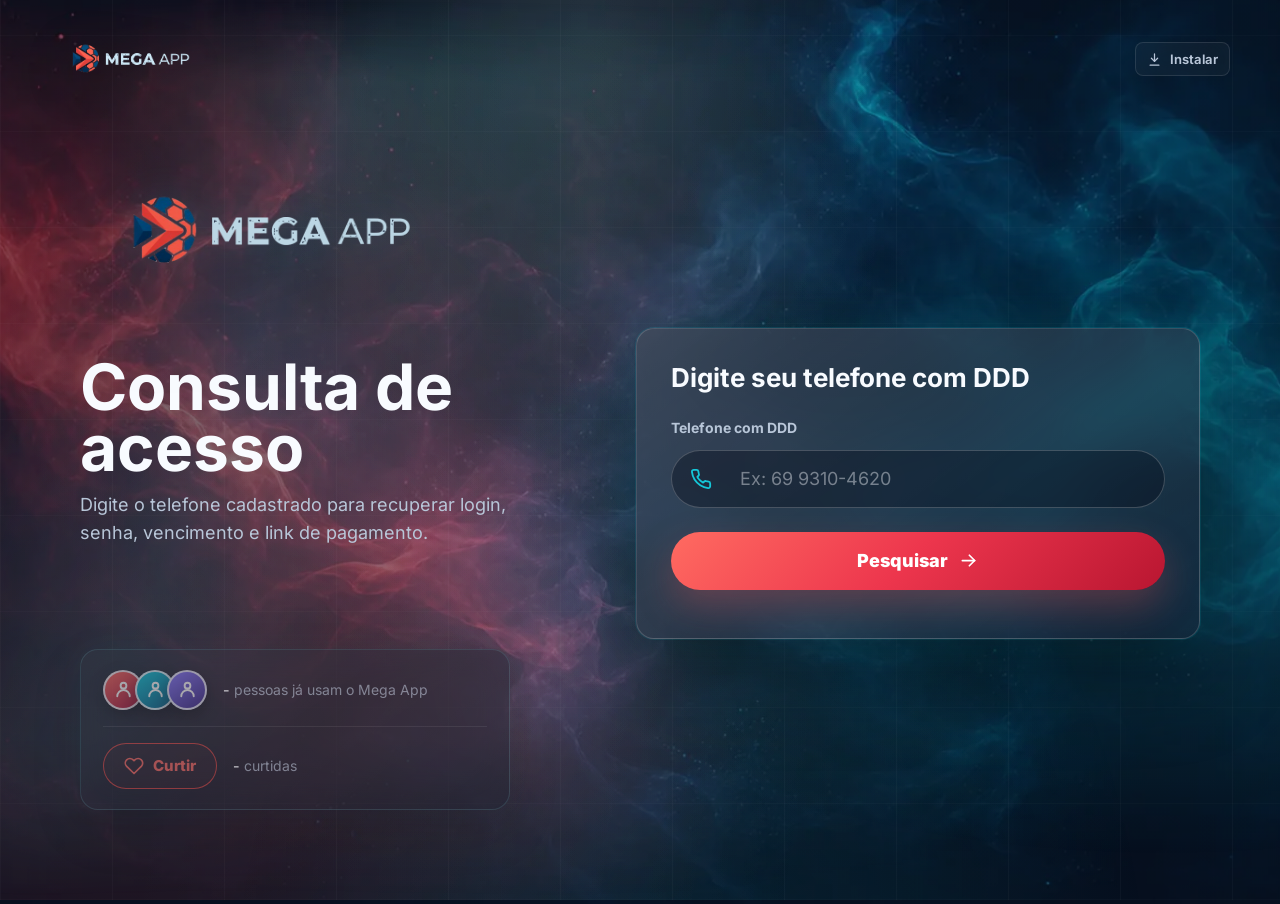
==== static/index.html @ adee2f6b "feat: publish Mega App with community metrics" ====
<!doctype html>
<html lang="pt-BR">
<head>
  <meta charset="utf-8">
  <meta name="viewport" content="width=device-width, initial-scale=1">
  <meta name="theme-color" content="#07101f">
  <title>Mega App - Consulta de acesso</title>
  <link rel="icon" href="/static/assets/favicon.ico" sizes="any">
  <link rel="icon" href="/static/assets/site-icon.svg" type="image/svg+xml">
  <link rel="apple-touch-icon" href="/static/assets/site-icon-192.png">
  <link rel="manifest" href="/manifest.webmanifest">
  <link rel="stylesheet" href="/static/styles.css?v=48">
</head>
<body>
  <div class="stage">
    <header class="app-header">
      <a class="brand" href="/" aria-label="Mega App">
        <img class="brand-lockup" src="/static/assets/mega-app-lockup-dark.png" alt="Mega App">
      </a>
      <button class="install-button" id="installButton" type="button">
        <svg aria-hidden="true" viewBox="0 0 24 24"><path d="M12 3v12"/><path d="m7 10 5 5 5-5"/><path d="M5 21h14"/></svg>
        Instalar
      </button>
    </header>

    <main class="page">
      <section class="hero-copy" aria-label="Mega App">
        <div class="brand-orbit" aria-hidden="true">
          <span></span>
          <span></span>
          <span></span>
        </div>
        <img class="hero-lockup" src="/static/assets/mega-app-lockup-dark.png" alt="Mega App">
        <h1>Consulta de acesso</h1>
        <p>Digite o telefone cadastrado para recuperar login, senha, vencimento e link de pagamento.</p>
      </section>

      <section class="glass-panel search-panel" aria-labelledby="loginTitle">
        <h2 id="loginTitle">Digite seu telefone com DDD</h2>
        <form id="clientForm" class="form">
          <label for="telefone">Telefone com DDD</label>
          <div class="field">
            <svg aria-hidden="true" viewBox="0 0 24 24"><path d="M22 16.92v3a2 2 0 0 1-2.18 2 19.8 19.8 0 0 1-8.63-3.07 19.5 19.5 0 0 1-6-6A19.8 19.8 0 0 1 2.12 4.18 2 2 0 0 1 4.11 2h3a2 2 0 0 1 2 1.72c.12.9.32 1.77.59 2.61a2 2 0 0 1-.45 2.11L8 9.69a16 16 0 0 0 6.31 6.31l1.25-1.25a2 2 0 0 1 2.11-.45c.84.27 1.71.47 2.61.59A2 2 0 0 1 22 16.92Z"/></svg>
            <input id="telefone" name="telefone" inputmode="tel" autocomplete="tel" placeholder="Ex: 69 9310-4620" required>
          </div>

          <button class="primary-button" id="submitButton" type="submit">
            <span class="button-label">Pesquisar</span>
            <svg class="button-arrow" aria-hidden="true" viewBox="0 0 24 24"><path d="M5 12h14"/><path d="m13 6 6 6-6 6"/></svg>
          </button>
          <p class="message" id="message" role="status"></p>
          <a class="search-support-button" id="searchSupportLink" href="#" target="_blank" rel="noopener noreferrer" hidden>
            Falar com o suporte
          </a>
        </form>
      </section>

      <section class="community-panel" aria-label="Comunidade Mega App">
        <div class="community-people">
          <div class="community-avatars" aria-hidden="true">
            <span><svg viewBox="0 0 24 24"><circle cx="12" cy="8" r="3"/><path d="M5.5 19a6.5 6.5 0 0 1 13 0"/></svg></span>
            <span><svg viewBox="0 0 24 24"><circle cx="12" cy="8" r="3"/><path d="M5.5 19a6.5 6.5 0 0 1 13 0"/></svg></span>
            <span><svg viewBox="0 0 24 24"><circle cx="12" cy="8" r="3"/><path d="M5.5 19a6.5 6.5 0 0 1 13 0"/></svg></span>
          </div>
          <p><strong id="communityUsers">-</strong> <span id="communityUsersLabel">pessoas já usam o Mega App</span></p>
        </div>
        <div class="community-actions">
          <button class="like-button" id="likeButton" type="button" aria-pressed="false">
            <svg aria-hidden="true" viewBox="0 0 24 24"><path d="M20.8 4.6a5.5 5.5 0 0 0-7.8 0L12 5.6l-1-1a5.5 5.5 0 0 0-7.8 7.8l1 1L12 21l7.8-7.6 1-1a5.5 5.5 0 0 0 0-7.8Z"/></svg>
            <span>Curtir</span>
          </button>
          <p><strong id="communityLikes">-</strong> <span id="communityLikesLabel">curtidas</span></p>
        </div>
        <p class="community-status sr-only" id="communityStatus" role="status" aria-live="polite"></p>
      </section>

      <section class="glass-panel result-panel" id="resultPanel" aria-labelledby="resultTitle" hidden>
        <div class="result-head">
          <h2 id="resultTitle">Seu acesso</h2>
          <span class="status-pill" id="dueStatus">-</span>
        </div>
        <p class="sr-only" id="copyStatus" role="status" aria-live="polite"></p>

        <dl class="result-list result-list-primary">
          <div class="result-row result-row-important">
            <dt>
              <svg aria-hidden="true" viewBox="0 0 24 24"><path d="M8 2v4"/><path d="M16 2v4"/><rect x="3" y="4" width="18" height="18" rx="2"/><path d="M3 10h18"/></svg>
              <span>Vencimento</span>
            </dt>
            <dd><span id="dueDate">-</span></dd>
          </div>
          <div class="result-row result-row-feature">
            <dt>
              <svg aria-hidden="true" viewBox="0 0 24 24"><path d="M20 21v-2a4 4 0 0 0-4-4H8a4 4 0 0 0-4 4v2"/><circle cx="12" cy="7" r="4"/></svg>
              <span>Login</span>
            </dt>
            <dd>
              <span id="clientLogin">-</span>
              <button class="copy-button" type="button" data-copy-target="clientLogin" data-copy-label="Login" data-copy-feedback="Login copiado" aria-label="Copiar login">
                <svg aria-hidden="true" viewBox="0 0 24 24"><rect x="9" y="9" width="10" height="10" rx="2"/><path d="M5 15H4a2 2 0 0 1-2-2V5a2 2 0 0 1 2-2h8a2 2 0 0 1 2 2v1"/></svg>
              </button>
            </dd>
          </div>
          <div class="result-row result-row-feature">
            <dt>
              <svg aria-hidden="true" viewBox="0 0 24 24"><rect x="3" y="11" width="18" height="10" rx="2"/><path d="M7 11V7a5 5 0 0 1 10 0v4"/></svg>
              <span>Senha</span>
            </dt>
            <dd>
              <span class="password-value" id="clientPassword" aria-label="Senha oculta">••••••••</span>
              <button class="copy-button visibility-button" id="togglePassword" type="button" aria-label="Mostrar senha" aria-pressed="false">
                <svg class="eye-icon" aria-hidden="true" viewBox="0 0 24 24"><path d="M2 12s3.5-7 10-7 10 7 10 7-3.5 7-10 7-10-7-10-7Z"/><circle cx="12" cy="12" r="3"/></svg>
                <svg class="eye-off-icon" aria-hidden="true" viewBox="0 0 24 24"><path d="m3 3 18 18"/><path d="M10.6 10.6A3 3 0 0 0 12 15a3 3 0 0 0 2.4-4.8"/><path d="M9.9 4.24A10.7 10.7 0 0 1 12 4c6.5 0 10 8 10 8a18.5 18.5 0 0 1-4 5.19"/><path d="M6.61 6.61A18.4 18.4 0 0 0 2 12s3.5 8 10 8c1.32 0 2.55-.31 3.67-.81"/></svg>
              </button>
              <button class="copy-button" type="button" data-copy-secret="password" data-copy-label="Senha" data-copy-feedback="Senha copiada" aria-label="Copiar senha">
                <svg aria-hidden="true" viewBox="0 0 24 24"><rect x="9" y="9" width="10" height="10" rx="2"/><path d="M5 15H4a2 2 0 0 1-2-2V5a2 2 0 0 1 2-2h8a2 2 0 0 1 2 2v1"/></svg>
              </button>
            </dd>
          </div>
        </dl>

        <div class="payment-row">
          <span class="payment-label">
            <svg aria-hidden="true" viewBox="0 0 24 24"><rect x="2" y="5" width="20" height="14" rx="2"/><path d="M2 10h20"/></svg>
            Pagamento
          </span>
          <div class="payment-actions">
            <a class="payment-button" id="paymentLink" href="#" target="_blank" rel="noopener noreferrer">
              Abrir pagamento
              <svg aria-hidden="true" viewBox="0 0 24 24"><path d="M7 17 17 7"/><path d="M9 7h8v8"/><path d="M19 17v2H5V5h2"/></svg>
            </a>
            <button class="copy-payment-button" id="copyPaymentLink" type="button" data-default-label="Copiar Pix">
              <span>Copiar Pix</span>
              <svg aria-hidden="true" viewBox="0 0 24 24"><rect x="9" y="9" width="10" height="10" rx="2"/><path d="M5 15H4a2 2 0 0 1-2-2V5a2 2 0 0 1 2-2h8a2 2 0 0 1 2 2v1"/></svg>
            </button>
          </div>
          <span class="no-link" id="noLink" hidden>Link não encontrado</span>
        </div>

        <div class="reminder-section">
          <fieldset class="reminder-preferences">
            <legend>Quando você quer ser lembrado?</legend>
            <div class="reminder-options">
              <label class="reminder-option"><input type="checkbox" name="reminderDay" value="3" checked><span>3 dias antes</span></label>
              <label class="reminder-option"><input type="checkbox" name="reminderDay" value="2" checked><span>2 dias antes</span></label>
              <label class="reminder-option"><input type="checkbox" name="reminderDay" value="1" checked><span>1 dia antes</span></label>
              <label class="reminder-option"><input type="checkbox" name="reminderDay" value="0" checked><span>No dia</span></label>
            </div>
          </fieldset>
          <button class="reminder-button" id="reminderButton" type="button">
            <svg aria-hidden="true" viewBox="0 0 24 24"><path d="M18 8a6 6 0 1 0-12 0c0 7-3 7-3 9h18c0-2-3-2-3-9"/><path d="M13.73 21a2 2 0 0 1-3.46 0"/></svg>
            Ativar lembretes
          </button>
        </div>

        <dl class="result-list result-list-secondary" aria-label="Informações do plano">
          <div class="result-row">
            <dt>
              <svg aria-hidden="true" viewBox="0 0 24 24"><rect x="3" y="4" width="18" height="13" rx="2"/><path d="M8 21h8"/><path d="M12 17v4"/></svg>
              <span>Telas</span>
            </dt>
            <dd><span id="screens">-</span></dd>
          </div>
          <div class="result-row">
            <dt>
              <svg aria-hidden="true" viewBox="0 0 24 24"><path d="M20 12v8a2 2 0 0 1-2 2H6a2 2 0 0 1-2-2v-8"/><path d="M2 7h20v5H2z"/><path d="M12 22V7"/><path d="M12 7H7.5a2.5 2.5 0 1 1 0-5C11 2 12 7 12 7Z"/><path d="M12 7h4.5a2.5 2.5 0 1 0 0-5C13 2 12 7 12 7Z"/></svg>
              <span>Plano</span>
            </dt>
            <dd id="plan">-</dd>
          </div>
        </dl>

        <div class="app-preference">
          <div class="app-preference-head">
            <div>
              <span class="app-preference-kicker">Aplicativos por tela</span>
              <h3>Qual app você usa?</h3>
            </div>
            <span class="screens-summary" id="screensSummary"></span>
          </div>
          <div class="app-slots" id="appSlots"></div>
          <p class="app-tip" id="appTip">Você pode escolher um aplicativo diferente para cada tela.</p>
        </div>

        <a class="support-button" id="supportLink" href="#" target="_blank" rel="noopener noreferrer" hidden>
          <svg aria-hidden="true" viewBox="0 0 24 24"><path d="M21 11.5a8.38 8.38 0 0 1-1.9 5.35 8.5 8.5 0 0 1-6.6 3.15 8.38 8.38 0 0 1-4.15-1.09L3 20l1.13-5.18A8.5 8.5 0 1 1 21 11.5Z"/><path d="M8.5 9.5c.3 2.2 1.8 4 4 5l1.5-1.1 2.1.5"/></svg>
          <span>Falar com suporte</span>
        </a>

      </section>
    </main>
  </div>

  <dialog class="install-dialog" id="installDialog">
    <form method="dialog">
      <div class="dialog-head">
        <h2>Instalar Mega App</h2>
        <button class="dialog-close" value="close" aria-label="Fechar">
          <svg aria-hidden="true" viewBox="0 0 24 24"><path d="M18 6 6 18"/><path d="m6 6 12 12"/></svg>
        </button>
      </div>
      <div class="install-steps" id="installSteps"></div>
      <button class="primary-button dialog-action" value="close">Entendi</button>
    </form>
  </dialog>

  <script src="/static/app.js?v=48"></script>
</body>
</html>
---- static/styles.css ----
@font-face {
  font-family: "Inter";
  font-style: normal;
  font-weight: 100 900;
  font-display: swap;
  src: url("/static/assets/inter-latin-variable.woff2") format("woff2");
}

:root {
  color-scheme: dark;
  --bg: #07101f;
  --ink: #f8fbff;
  --muted: #b8c6d8;
  --line: rgba(255, 255, 255, 0.16);
  --glass: rgba(10, 22, 42, 0.58);
  --glass-strong: rgba(9, 19, 36, 0.74);
  --teal: #15c7d8;
  --red: #ff544f;
  --warning: #ffc247;
  --danger: #ff615a;
  --success: #3cf09b;
  --shadow: 0 32px 90px rgba(0, 0, 0, 0.42);
}

* { box-sizing: border-box; }

[hidden] { display: none !important; }

html { min-height: 100%; background: var(--bg); }

body {
  margin: 0;
  min-height: 100vh;
  color: var(--ink);
  font-family: Inter, ui-sans-serif, system-ui, -apple-system, BlinkMacSystemFont, "Segoe UI", sans-serif;
  overflow-x: hidden;
}

body::before,
body::after {
  content: "";
  position: fixed;
  pointer-events: none;
}

body::before {
  inset: -4vh -4vw;
  background:
    linear-gradient(90deg, rgba(7, 16, 31, 0.38), rgba(7, 16, 31, 0.12) 48%, rgba(7, 16, 31, 0.42)),
    linear-gradient(180deg, rgba(7, 16, 31, 0.08), rgba(7, 16, 31, 0.55)),
    url("/static/assets/mega-nebula-bg.webp"),
    radial-gradient(ellipse at 8% 22%, rgba(255, 84, 79, 0.26), transparent 34%),
    radial-gradient(ellipse at 90% 20%, rgba(21, 199, 216, 0.3), transparent 38%),
    linear-gradient(180deg, rgba(6, 14, 30, 0), #061120 78%),
    linear-gradient(118deg, #07101f, #102235 45%, #061625 74%, #07101f);
  background-size: cover, cover, cover, cover, cover, cover, cover;
  background-position: center;
  z-index: -3;
  transform: scale(1.01);
}

body::after {
  inset: 0;
  background:
    linear-gradient(112deg, transparent 8%, rgba(21, 199, 216, 0.18) 24%, rgba(142, 247, 255, 0.06) 39%, transparent 58%),
    linear-gradient(70deg, transparent 12%, rgba(255, 84, 79, 0.18) 36%, rgba(255, 194, 71, 0.04) 49%, transparent 72%);
  opacity: 0.82;
  mask-image: linear-gradient(to bottom, transparent, black 9%, black 82%, transparent);
  z-index: -2;
}

@media (min-width: 861px) and (prefers-reduced-motion: no-preference) {
  body::before {
    animation: nebulaDrift 52s ease-in-out infinite;
    will-change: transform, background-position;
  }

  body::after {
    animation: nebulaPulse 38s ease-in-out infinite;
    will-change: opacity;
  }
}

.stage {
  min-height: 100vh;
  position: relative;
  padding: 28px;
  display: grid;
  grid-template-rows: auto 1fr;
}

.stage::before {
  content: "";
  position: fixed;
  inset: 0;
  background:
    radial-gradient(ellipse at 46% 4%, rgba(185, 244, 255, 0.13), transparent 35%),
    radial-gradient(ellipse at 54% 118%, rgba(21, 199, 216, 0.1), transparent 48%),
    repeating-linear-gradient(90deg, rgba(255, 255, 255, 0.026) 0 1px, transparent 1px 112px),
    repeating-linear-gradient(0deg, rgba(255, 255, 255, 0.018) 0 1px, transparent 1px 96px);
  pointer-events: none;
  z-index: -1;
}

.stage::after {
  content: "";
  position: fixed;
  inset: 0;
  pointer-events: none;
  z-index: -1;
  background:
    radial-gradient(ellipse at 12% 82%, rgba(255, 84, 79, 0.2), transparent 38%),
    radial-gradient(ellipse at 91% 60%, rgba(21, 199, 216, 0.24), transparent 42%),
    linear-gradient(98deg, transparent 18%, rgba(255, 255, 255, 0.045) 44%, transparent 68%);
  opacity: 0.78;
  transform: translate3d(0, 0, 0);
}

.app-header {
  width: min(100%, 1180px);
  min-height: 58px;
  margin: 0 auto;
  display: flex;
  align-items: center;
  justify-content: space-between;
  gap: 18px;
}

.brand {
  display: inline-flex;
  align-items: center;
  text-decoration: none;
}

.brand-lockup {
  width: 156px;
  height: auto;
  object-fit: contain;
  filter: drop-shadow(0 10px 24px rgba(0, 0, 0, 0.36));
}

.install-button,
.primary-button,
.payment-button,
.copy-payment-button,
.support-button,
.copy-button { font: inherit; }

.install-button {
  min-height: 34px;
  padding: 0 11px;
  border: 1px solid rgba(255, 255, 255, 0.11);
  border-radius: 8px;
  background: rgba(255, 255, 255, 0.035);
  color: var(--muted);
  display: inline-flex;
  align-items: center;
  gap: 8px;
  cursor: pointer;
  font-size: 13px;
  font-weight: 650;
  backdrop-filter: blur(18px);
  transition: transform 0.2s ease, border-color 0.2s ease, background 0.2s ease, box-shadow 0.2s ease;
}

.install-button svg { width: 15px; height: 15px; }

.install-button:hover {
  transform: translateY(-1px);
  border-color: rgba(142, 247, 255, 0.34);
  background: rgba(255, 255, 255, 0.075);
  color: var(--ink);
  box-shadow: 0 12px 26px rgba(0, 0, 0, 0.18);
}

.install-button[hidden] {
  display: none;
}

.page {
  width: min(100%, 1120px);
  min-height: calc(100vh - 114px);
  margin: 0 auto;
  display: grid;
  grid-template-columns: minmax(300px, 0.92fr) minmax(360px, 1.08fr);
  gap: clamp(36px, 6vw, 76px);
  align-items: center;
  grid-template-areas:
    "hero search"
    "community search";
  grid-template-rows: auto auto;
}

.hero-copy {
  grid-area: hero;
  position: relative;
  padding-top: 0;
  align-self: end;
}

.search-panel { grid-area: search; }

.community-panel {
  grid-area: community;
  width: min(100%, 430px);
  margin-top: 26px;
  padding: 20px 22px;
  border: 1px solid rgba(142, 247, 255, 0.2);
  border-radius: 18px;
  background: linear-gradient(145deg, rgba(255, 255, 255, 0.1), rgba(255, 255, 255, 0.025)), rgba(8, 18, 35, 0.5);
  box-shadow: 0 20px 52px rgba(0, 0, 0, 0.24), 0 0 32px rgba(21, 199, 216, 0.08);
  backdrop-filter: blur(18px);
  align-self: start;
}

.community-people,
.community-actions {
  display: flex;
  align-items: center;
  gap: 16px;
}

.community-people {
  padding-bottom: 16px;
  border-bottom: 1px solid rgba(255, 255, 255, 0.12);
}

.community-actions { padding-top: 16px; }

.community-people p,
.community-actions p {
  margin: 0;
  color: var(--muted);
  font-size: 14px;
  line-height: 1.4;
}

.community-people strong,
.community-actions strong { color: var(--ink); }

.community-avatars {
  display: flex;
  flex: 0 0 auto;
  padding-left: 8px;
}

.community-avatars span {
  width: 40px;
  height: 40px;
  margin-left: -8px;
  border: 2px solid rgba(248, 251, 255, 0.88);
  border-radius: 50%;
  display: grid;
  place-items: center;
  color: #ffffff;
  box-shadow: 0 6px 16px rgba(0, 0, 0, 0.3);
}

.community-avatars span:nth-child(1) { background: linear-gradient(145deg, #ff6b61, #a51d43); }
.community-avatars span:nth-child(2) { background: linear-gradient(145deg, #16cadb, #12648c); }
.community-avatars span:nth-child(3) { background: linear-gradient(145deg, #8b7dff, #43328d); }
.community-avatars svg { width: 23px; height: 23px; }

.like-button {
  min-height: 46px;
  padding: 0 20px;
  border: 1px solid rgba(255, 84, 79, 0.82);
  border-radius: 999px;
  background: rgba(255, 84, 79, 0.05);
  color: #ff716c;
  font: inherit;
  font-size: 15px;
  font-weight: 800;
  display: inline-flex;
  align-items: center;
  justify-content: center;
  gap: 9px;
  cursor: pointer;
  transition: transform 0.2s ease, background 0.2s ease, box-shadow 0.2s ease, color 0.2s ease;
}

.like-button svg { width: 20px; height: 20px; }
.like-button:hover { transform: translateY(-1px); background: rgba(255, 84, 79, 0.12); }
.like-button.active { color: #ffffff; background: linear-gradient(135deg, #ff655e, #dc1f43); box-shadow: 0 12px 28px rgba(255, 84, 79, 0.24); }
.like-button.active svg { fill: currentColor; }
.like-button:focus-visible { outline: 0; box-shadow: 0 0 0 4px rgba(21, 199, 216, 0.22); }
.like-button:disabled { opacity: 0.65; cursor: wait; transform: none; }
.community-unavailable { opacity: 0.58; }

.brand-orbit {
  display: none;
}

.hero-lockup {
  width: min(100%, 370px);
  height: auto;
  object-fit: contain;
  filter: brightness(0.92) saturate(1.08) drop-shadow(0 24px 50px rgba(0, 0, 0, 0.5)) drop-shadow(0 0 18px rgba(21, 199, 216, 0.16));
  animation: logoHover 5.5s ease-in-out infinite;
}

.hero-copy h1 {
  margin: 48px 0 12px;
  font-size: clamp(38px, 5vw, 66px);
  line-height: 0.95;
  letter-spacing: 0;
}

.hero-copy p {
  max-width: 430px;
  margin: 0;
  color: var(--muted);
  font-size: 18px;
  line-height: 1.55;
}

.glass-panel {
  border: 1px solid var(--line);
  border-radius: 18px;
  background: linear-gradient(145deg, rgba(255, 255, 255, 0.16), rgba(255, 255, 255, 0.035)), var(--glass);
  box-shadow: var(--shadow), 0 0 0 1px rgba(21, 199, 216, 0.16), 0 0 48px rgba(21, 199, 216, 0.12);
  backdrop-filter: blur(22px);
}

.sr-only {
  position: absolute;
  width: 1px;
  height: 1px;
  padding: 0;
  margin: -1px;
  overflow: hidden;
  clip: rect(0, 0, 0, 0);
  white-space: nowrap;
  border: 0;
}

.search-panel { padding: 34px; }

.search-panel h2,
.result-head h2 {
  margin: 0;
  font-size: 26px;
  line-height: 1.15;
}

.form {
  display: grid;
  gap: 14px;
  margin-top: 26px;
}

label {
  color: var(--muted);
  font-size: 14px;
  font-weight: 700;
}

.field {
  min-height: 58px;
  border: 1px solid rgba(255, 255, 255, 0.2);
  border-radius: 999px;
  display: grid;
  grid-template-columns: 48px 1fr;
  align-items: center;
  padding: 0 18px;
  background: rgba(4, 11, 24, 0.36);
}

.field:focus-within {
  border-color: rgba(21, 199, 216, 0.75);
  box-shadow: 0 0 0 4px rgba(21, 199, 216, 0.12), 0 0 34px rgba(21, 199, 216, 0.18);
}

svg {
  fill: none;
  stroke: currentColor;
  stroke-width: 2;
  stroke-linecap: round;
  stroke-linejoin: round;
}

.field svg {
  width: 22px;
  height: 22px;
  color: var(--teal);
}

input {
  min-width: 0;
  width: 100%;
  border: 0;
  outline: 0;
  background: transparent;
  color: var(--ink);
  font: inherit;
  font-size: 18px;
}

input::placeholder { color: rgba(248, 251, 255, 0.42); }

select {
  min-width: 0;
  width: 100%;
  min-height: 46px;
  border: 1px solid rgba(142, 247, 255, 0.2);
  border-radius: 12px;
  outline: 0;
  background: rgba(4, 11, 24, 0.5);
  color: var(--ink);
  font: inherit;
  font-size: 15px;
  font-weight: 750;
  padding: 0 13px;
}

select:focus {
  border-color: rgba(21, 199, 216, 0.65);
  box-shadow: 0 0 0 4px rgba(21, 199, 216, 0.1);
}

.primary-button,
.payment-button {
  border: 0;
  border-radius: 999px;
  min-height: 58px;
  padding: 0 24px;
  color: #ffffff;
  background: linear-gradient(135deg, #ff6b61, #ed364d 48%, #b91631);
  box-shadow: 0 16px 38px rgba(255, 84, 79, 0.28);
  font-size: 18px;
  font-weight: 850;
  display: inline-flex;
  align-items: center;
  justify-content: center;
  gap: 10px;
  cursor: pointer;
  text-decoration: none;
  position: relative;
  overflow: hidden;
  transition: transform 0.22s ease, box-shadow 0.22s ease, filter 0.22s ease;
}

.primary-button { margin-top: 10px; }

.primary-button svg,
.payment-button svg {
  width: 21px;
  height: 21px;
  flex: 0 0 auto;
  transition: transform 0.22s ease;
}

.button-arrow {
  transform: translateX(0);
}

.primary-button.loading {
  box-shadow: 0 18px 42px rgba(255, 84, 79, 0.34), 0 0 34px rgba(255, 107, 97, 0.22);
}

.primary-button.loading::before {
  content: "";
  width: 18px;
  height: 18px;
  border: 2px solid rgba(255, 255, 255, 0.36);
  border-top-color: #ffffff;
  border-radius: 999px;
  animation: spin 0.85s linear infinite;
}

.primary-button.loading .button-arrow {
  display: none;
}

.primary-button:hover,
.payment-button:hover {
  transform: translateY(-2px);
  filter: saturate(1.08) brightness(1.04);
}

.primary-button:hover {
  box-shadow: 0 20px 48px rgba(255, 84, 79, 0.36), 0 0 28px rgba(255, 107, 97, 0.22);
}

.payment-button:hover {
  box-shadow: 0 16px 32px rgba(255, 84, 79, 0.28);
}

.primary-button:hover .button-arrow,
.payment-button:hover svg {
  transform: translateX(5px);
}

.primary-button:active,
.payment-button:active,
.install-button:active,
.copy-payment-button:active,
.support-button:active,
.reminder-button:active {
  transform: translateY(0) scale(0.99);
}

.primary-button:focus-visible,
.payment-button:focus-visible,
.install-button:focus-visible,
.copy-payment-button:focus-visible,
.support-button:focus-visible,
.reminder-button:focus-visible,
.copy-button:focus-visible {
  outline: 0;
  box-shadow: 0 0 0 4px rgba(21, 199, 216, 0.22), 0 0 0 1px rgba(142, 247, 255, 0.5);
}

.primary-button:disabled {
  opacity: 0.76;
  cursor: progress;
  transform: none;
  filter: none;
}

.message {
  min-height: 0;
  margin: 0;
  font-size: 14px;
}

.message:not(:empty) {
  min-height: 44px;
  padding: 12px 14px;
  border: 1px solid currentColor;
  border-radius: 14px;
  display: flex;
  align-items: center;
  gap: 10px;
  line-height: 1.35;
  font-weight: 750;
}

.message:not(:empty)::before {
  content: "";
  flex: 0 0 auto;
  width: 9px;
  height: 9px;
  border-radius: 999px;
  background: currentColor;
  box-shadow: 0 0 18px currentColor;
}

.message.error {
  color: var(--danger);
  background: rgba(255, 97, 90, 0.1);
}

.message.success {
  color: var(--success);
  background: rgba(60, 240, 155, 0.1);
}

.message.warning {
  color: var(--warning);
  background: rgba(255, 194, 71, 0.1);
}

.search-support-button {
  min-height: 46px;
  padding: 0 18px;
  border: 1px solid rgba(21, 199, 216, 0.3);
  border-radius: 999px;
  background: rgba(21, 199, 216, 0.1);
  color: #9af5ff;
  text-decoration: none;
  font-size: 14px;
  font-weight: 850;
  display: inline-flex;
  align-items: center;
  justify-content: center;
}

.result-panel {
  grid-column: 2;
  padding: 30px;
  background:
    radial-gradient(ellipse at 92% 4%, rgba(21, 199, 216, 0.18), transparent 34%),
    linear-gradient(145deg, rgba(255, 255, 255, 0.15), rgba(255, 255, 255, 0.045)),
    var(--glass-strong);
  opacity: 0;
  transform: translateY(14px) scale(0.985);
  transition: opacity 0.34s ease, transform 0.34s ease, box-shadow 0.34s ease;
}

.result-panel[hidden] {
  display: none;
}

.result-panel.is-visible {
  opacity: 1;
  transform: translateY(0) scale(1);
  box-shadow: var(--shadow), 0 0 0 1px rgba(21, 199, 216, 0.2), 0 18px 70px rgba(21, 199, 216, 0.16);
}

.result-panel.is-visible .result-row,
.result-panel.is-visible .app-preference,
.result-panel.is-visible .payment-row,
.result-panel.is-visible .reminder-section,
.result-panel.is-visible .reminder-button {
  animation: resultItemIn 0.42s ease both;
}

.result-panel.is-visible .result-row:nth-child(2) { animation-delay: 0.04s; }
.result-panel.is-visible .result-row:nth-child(3) { animation-delay: 0.08s; }
.result-panel.is-visible .result-row:nth-child(4) { animation-delay: 0.12s; }
.result-panel.is-visible .result-row:nth-child(5) { animation-delay: 0.16s; }
.result-panel.is-visible .app-preference { animation-delay: 0.18s; }
.result-panel.is-visible .payment-row { animation-delay: 0.2s; }
.result-panel.is-visible .reminder-button { animation-delay: 0.24s; }

.result-head {
  display: flex;
  align-items: center;
  justify-content: space-between;
  gap: 16px;
  margin-bottom: 20px;
  padding-bottom: 18px;
  border-bottom: 1px solid rgba(255, 255, 255, 0.12);
}

.result-list {
  margin: 0;
  display: grid;
  gap: 10px;
}

.result-list-secondary {
  grid-template-columns: repeat(2, minmax(0, 1fr));
  margin-top: 12px;
}

.result-list-secondary .result-row {
  grid-template-columns: 1fr;
  gap: 6px;
  min-height: 58px;
}

.result-list-secondary dd {
  justify-content: flex-start;
  text-align: left;
  font-size: 16px;
}

.result-row {
  min-height: 66px;
  display: grid;
  grid-template-columns: minmax(112px, 0.72fr) minmax(0, 1.28fr);
  align-items: center;
  gap: 16px;
  padding: 13px 15px;
  border: 1px solid rgba(255, 255, 255, 0.105);
  border-radius: 14px;
  background: rgba(3, 12, 26, 0.22);
}

.result-row-feature {
  border-color: rgba(255, 255, 255, 0.16);
  background: linear-gradient(135deg, rgba(255, 255, 255, 0.105), rgba(255, 255, 255, 0.035));
}

.result-row-important {
  border-color: rgba(21, 199, 216, 0.28);
  background:
    linear-gradient(135deg, rgba(21, 199, 216, 0.12), rgba(255, 255, 255, 0.035)),
    rgba(3, 12, 26, 0.24);
  box-shadow: inset 0 0 0 1px rgba(142, 247, 255, 0.04), 0 12px 30px rgba(21, 199, 216, 0.07);
}

dt {
  color: var(--muted);
  font-size: 13px;
  font-weight: 750;
  display: inline-flex;
  align-items: center;
  gap: 9px;
}

dt svg {
  width: 17px;
  height: 17px;
  color: rgba(142, 247, 255, 0.82);
}

dd {
  min-width: 0;
  margin: 0;
  color: var(--ink);
  font-size: 18px;
  font-weight: 800;
  text-align: right;
  display: inline-flex;
  align-items: center;
  justify-content: flex-end;
  gap: 9px;
}

.result-row-feature dd {
  font-size: 21px;
  font-weight: 900;
}

#dueDate { color: #8ef7ff; }

.copy-button {
  flex: 0 0 auto;
  width: 36px;
  height: 36px;
  border: 1px solid rgba(255, 255, 255, 0.16);
  border-radius: 10px;
  background: rgba(255, 255, 255, 0.075);
  color: var(--muted);
  display: grid;
  place-items: center;
  cursor: pointer;
  transition: transform 0.18s ease, color 0.18s ease, border-color 0.18s ease, background 0.18s ease;
  position: relative;
}

.copy-button svg { width: 17px; height: 17px; }

.visibility-button .eye-off-icon { display: none; }

.visibility-button[aria-pressed="true"] .eye-icon { display: none; }

.visibility-button[aria-pressed="true"] .eye-off-icon { display: block; }

.copy-button:hover {
  color: #8ef7ff;
  border-color: rgba(21, 199, 216, 0.45);
  background: rgba(21, 199, 216, 0.1);
  transform: translateY(-1px);
}

.copy-button.copied {
  color: var(--success);
  border-color: rgba(60, 240, 155, 0.45);
  background: rgba(60, 240, 155, 0.12);
}

.copy-button[data-feedback]::after {
  content: attr(data-feedback);
  position: absolute;
  right: 0;
  bottom: calc(100% + 8px);
  z-index: 4;
  width: max-content;
  max-width: 160px;
  padding: 7px 9px;
  border: 1px solid rgba(60, 240, 155, 0.28);
  border-radius: 8px;
  background: #10283a;
  color: #dfffea;
  box-shadow: 0 10px 24px rgba(0, 0, 0, 0.28);
  font-size: 11px;
  font-weight: 800;
  line-height: 1;
  pointer-events: none;
}

.status-pill {
  display: inline-flex;
  align-items: center;
  min-height: 42px;
  padding: 0 16px;
  border-radius: 999px;
  border: 1px solid currentColor;
  color: var(--warning);
  background: rgba(255, 194, 71, 0.1);
  box-shadow: 0 0 28px rgba(255, 194, 71, 0.08);
  font-size: 14px;
  font-weight: 850;
  white-space: nowrap;
}

.status-pill::before {
  content: "";
  width: 8px;
  height: 8px;
  border-radius: 999px;
  margin-right: 8px;
  background: currentColor;
}

.status-pill.success {
  color: var(--success);
  background: rgba(60, 240, 155, 0.12);
  box-shadow: 0 0 30px rgba(60, 240, 155, 0.14);
}

.status-pill.danger {
  color: var(--danger);
  background: rgba(255, 97, 90, 0.12);
  box-shadow: 0 0 30px rgba(255, 97, 90, 0.14);
}

.status-pill.neutral {
  color: var(--muted);
  background: rgba(255, 255, 255, 0.07);
  box-shadow: none;
}

.payment-row {
  margin-top: 12px;
  padding: 16px;
  border: 1px solid rgba(255, 107, 97, 0.24);
  border-radius: 16px;
  background:
    linear-gradient(135deg, rgba(255, 84, 79, 0.15), rgba(21, 199, 216, 0.07)),
    rgba(3, 12, 26, 0.24);
  display: grid;
  grid-template-columns: minmax(150px, 1fr) auto;
  align-items: center;
  gap: 14px;
}

.app-preference {
  margin-top: 16px;
  padding: 15px;
  border: 1px solid rgba(142, 247, 255, 0.14);
  border-radius: 16px;
  background: rgba(3, 12, 26, 0.22);
  display: grid;
  gap: 10px;
}

.reminder-section {
  margin-top: 12px;
  padding: 14px;
  border: 1px solid rgba(142, 247, 255, 0.14);
  border-radius: 16px;
  background: rgba(3, 12, 26, 0.18);
}

.app-preference-head,
.app-slot-head {
  display: flex;
  align-items: center;
  justify-content: space-between;
  gap: 14px;
}

.app-preference-kicker {
  display: block;
  margin-bottom: 3px;
  color: #8ef7ff;
  font-size: 11px;
  font-weight: 850;
  letter-spacing: 0.08em;
  text-transform: uppercase;
}

.app-preference h3 {
  margin: 0;
  font-size: 18px;
}

.screens-summary {
  flex: 0 0 auto;
  padding: 6px 10px;
  border: 1px solid rgba(142, 247, 255, 0.2);
  border-radius: 999px;
  color: #dffbff;
  background: rgba(21, 199, 216, 0.08);
  font-size: 12px;
  font-weight: 800;
}

.app-slots {
  display: grid;
  gap: 10px;
}

.app-slot {
  padding: 12px;
  border: 1px solid rgba(255, 255, 255, 0.1);
  border-radius: 14px;
  background: rgba(255, 255, 255, 0.025);
  display: grid;
  gap: 9px;
}

.app-slot-head label {
  color: var(--ink);
  font-size: 13px;
  font-weight: 850;
}

.clouddy-credentials {
  margin-top: 2px;
  padding: 12px;
  border: 1px solid rgba(21, 199, 216, 0.26);
  border-radius: 12px;
  background: linear-gradient(135deg, rgba(21, 199, 216, 0.12), rgba(3, 12, 26, 0.32));
  display: grid;
  gap: 8px;
}

.clouddy-credentials[hidden],
.clouddy-unavailable[hidden] {
  display: none;
}

.clouddy-title {
  color: #8ef7ff;
  font-size: 12px;
  font-weight: 900;
  letter-spacing: 0.04em;
  text-transform: uppercase;
}

.credential-line {
  min-width: 0;
  display: flex;
  align-items: center;
  justify-content: space-between;
  gap: 10px;
}

.credential-line > span {
  min-width: 0;
  display: grid;
  gap: 2px;
}

.credential-line small {
  color: var(--muted);
  font-size: 11px;
}

.credential-line strong {
  overflow-wrap: anywhere;
  color: var(--ink);
  font-size: 15px;
}

.clouddy-unavailable {
  margin: 0;
  color: var(--warning);
  font-size: 12px;
  line-height: 1.4;
}

.app-codes {
  margin-top: 2px;
  padding: 12px;
  border: 1px solid rgba(255, 194, 71, 0.24);
  border-radius: 12px;
  background: linear-gradient(135deg, rgba(255, 194, 71, 0.1), rgba(3, 12, 26, 0.28));
  display: grid;
  gap: 9px;
}

.app-codes[hidden] {
  display: none;
}

.app-codes-title {
  color: #ffe09a;
  font-size: 12px;
  font-weight: 900;
  letter-spacing: 0.04em;
  text-transform: uppercase;
}

.app-code-list {
  display: flex;
  flex-wrap: wrap;
  gap: 7px;
}

.app-code-chip {
  min-width: 46px;
  padding: 7px 10px;
  border: 1px solid rgba(255, 224, 154, 0.2);
  border-radius: 9px;
  background: rgba(255, 255, 255, 0.06);
  color: var(--ink);
  font-size: 14px;
  font-weight: 900;
  text-align: center;
}

.save-state {
  min-width: 68px;
  color: var(--muted);
  font-size: 13px;
  font-weight: 850;
  text-align: right;
}

.save-state.saved { color: var(--success); }
.save-state.saving { color: var(--warning); }
.save-state.error { color: var(--danger); }

.app-tip {
  margin: 0;
  color: var(--muted);
  font-size: 13px;
  line-height: 1.4;
}

.payment-label {
  color: #f8fbff;
  font-size: 15px;
  font-weight: 900;
  display: inline-flex;
  align-items: center;
  gap: 9px;
}

.payment-label svg {
  width: 18px;
  height: 18px;
  color: #8ef7ff;
}

.payment-button {
  min-height: 48px;
  padding: 0 18px;
  font-size: 15px;
  background: linear-gradient(135deg, rgba(255, 107, 97, 0.94), rgba(214, 28, 63, 0.94));
  box-shadow: 0 12px 24px rgba(255, 84, 79, 0.2);
}

.payment-actions {
  display: flex;
  align-items: center;
  justify-content: flex-end;
  gap: 10px;
  flex-wrap: wrap;
}

.copy-payment-button {
  min-height: 48px;
  padding: 0 17px;
  border: 1px solid rgba(142, 247, 255, 0.24);
  border-radius: 999px;
  background: rgba(21, 199, 216, 0.085);
  color: #dffbff;
  cursor: pointer;
  font-size: 15px;
  font-weight: 850;
  display: inline-flex;
  align-items: center;
  justify-content: center;
  gap: 9px;
  transition: transform 0.2s ease, border-color 0.2s ease, background 0.2s ease, color 0.2s ease, box-shadow 0.2s ease;
}

.copy-payment-button svg {
  width: 17px;
  height: 17px;
  transition: transform 0.2s ease;
}

.copy-payment-button:hover {
  transform: translateY(-1px);
  border-color: rgba(142, 247, 255, 0.48);
  background: rgba(21, 199, 216, 0.13);
  color: #ffffff;
  box-shadow: 0 12px 24px rgba(21, 199, 216, 0.12);
}

.copy-payment-button:hover svg {
  transform: translateX(3px);
}

.copy-payment-button:disabled {
  cursor: progress;
  opacity: 0.78;
  transform: none;
}

.reminder-preferences {
  min-width: 0;
  margin: 0;
  padding: 0;
  border: 0;
  background: transparent;
}

.reminder-preferences legend {
  padding: 0 0 10px;
  color: var(--ink);
  font-size: 14px;
  font-weight: 900;
}

.reminder-options {
  display: grid;
  grid-template-columns: repeat(4, minmax(0, 1fr));
  gap: 8px;
}

.reminder-option {
  min-height: 44px;
  padding: 0 10px;
  border: 1px solid rgba(255, 255, 255, 0.12);
  border-radius: 12px;
  background: rgba(255, 255, 255, 0.035);
  color: var(--muted);
  display: flex;
  align-items: center;
  gap: 8px;
  cursor: pointer;
  font-size: 12px;
  line-height: 1.25;
}

.reminder-option:has(input:checked) {
  border-color: rgba(60, 240, 155, 0.35);
  background: rgba(60, 240, 155, 0.09);
  color: #dfffee;
}

.reminder-option input {
  width: 16px;
  height: 16px;
  flex: 0 0 auto;
  accent-color: var(--success);
}

.reminder-button {
  width: 100%;
  min-height: 50px;
  margin-top: 14px;
  border: 1px solid rgba(21, 199, 216, 0.28);
  border-radius: 999px;
  background: rgba(21, 199, 216, 0.1);
  color: #9af5ff;
  font: inherit;
  font-size: 15px;
  font-weight: 850;
  display: inline-flex;
  align-items: center;
  justify-content: center;
  gap: 10px;
  cursor: pointer;
  transition: transform 0.2s ease, border-color 0.2s ease, background 0.2s ease, color 0.2s ease, box-shadow 0.2s ease;
}

.support-button {
  width: 100%;
  min-height: 52px;
  margin-top: 14px;
  border: 1px solid rgba(60, 240, 155, 0.34);
  border-radius: 999px;
  background: linear-gradient(135deg, rgba(60, 240, 155, 0.16), rgba(21, 199, 216, 0.08));
  color: #dfffea;
  font-size: 15px;
  font-weight: 900;
  text-decoration: none;
  display: inline-flex;
  align-items: center;
  justify-content: center;
  gap: 10px;
  cursor: pointer;
  transition: transform 0.2s ease, border-color 0.2s ease, background 0.2s ease, color 0.2s ease, box-shadow 0.2s ease;
}

.support-button[hidden] {
  display: none;
}

.support-button svg {
  width: 20px;
  height: 20px;
  transition: transform 0.2s ease;
}

.support-button:hover {
  transform: translateY(-1px);
  border-color: rgba(60, 240, 155, 0.58);
  background: linear-gradient(135deg, rgba(60, 240, 155, 0.22), rgba(21, 199, 216, 0.12));
  color: #ffffff;
  box-shadow: 0 14px 30px rgba(60, 240, 155, 0.14);
}

.support-button:hover svg {
  transform: translateX(3px);
}

.reminder-button svg {
  width: 20px;
  height: 20px;
  transition: transform 0.2s ease;
}

.reminder-button:hover {
  transform: translateY(-1px);
  border-color: rgba(142, 247, 255, 0.48);
  background: rgba(21, 199, 216, 0.14);
  color: #dffbff;
  box-shadow: 0 14px 28px rgba(21, 199, 216, 0.12);
}

.reminder-button:hover svg {
  transform: translateY(-1px);
}

.reminder-button.active {
  border-color: rgba(60, 240, 155, 0.42);
  background: rgba(60, 240, 155, 0.12);
  color: var(--success);
}

.no-link {
  color: var(--muted);
  font-size: 15px;
  font-weight: 700;
}

.install-dialog {
  width: min(92vw, 420px);
  border: 1px solid var(--line);
  border-radius: 18px;
  padding: 0;
  color: var(--ink);
  background: linear-gradient(145deg, rgba(255, 255, 255, 0.15), rgba(255, 255, 255, 0.05)), rgba(9, 19, 36, 0.94);
  box-shadow: var(--shadow);
  backdrop-filter: blur(22px);
}

.install-dialog::backdrop {
  background: rgba(2, 7, 16, 0.68);
}

.install-dialog form {
  padding: 24px;
}

.dialog-head {
  display: flex;
  align-items: center;
  justify-content: space-between;
  gap: 16px;
  margin-bottom: 18px;
}

.dialog-head h2 {
  margin: 0;
  font-size: 22px;
}

.dialog-close {
  width: 38px;
  height: 38px;
  border: 1px solid rgba(255, 255, 255, 0.14);
  border-radius: 10px;
  background: rgba(255, 255, 255, 0.08);
  color: var(--ink);
  display: grid;
  place-items: center;
}

.dialog-close svg {
  width: 18px;
  height: 18px;
}

.install-steps {
  display: grid;
  gap: 12px;
  color: var(--muted);
  font-size: 15px;
  line-height: 1.45;
}

.install-steps p {
  margin: 0;
}

.dialog-action {
  width: 100%;
  margin-top: 22px;
}

@media (max-width: 860px) {
  html,
  body {
    min-height: 100svh;
  }

  body::before,
  body::after,
  .stage::before,
  .stage::after {
    position: fixed;
    inset: 0;
    height: 100lvh;
    min-height: 100svh;
    transform: none;
  }

  body::before {
    background-position: center top;
  }

  .stage {
    padding: 16px;
    grid-template-rows: auto auto;
    align-content: start;
    min-height: 100svh;
  }

  .app-header {
    min-height: 46px;
  }

  .page {
    min-height: auto;
    margin-top: 8px;
    grid-template-columns: 1fr;
    gap: 14px;
    grid-template-areas:
      "hero"
      "search"
      "community";
    grid-template-rows: auto;
  }

  .hero-copy {
    padding-top: 0;
    text-align: center;
  }

  .community-panel {
    width: 100%;
    margin-top: 0;
  }

  .hero-lockup {
    display: none;
  }

  .hero-copy h1 {
    margin: 4px 0 7px;
    font-size: clamp(29px, 7.5vw, 38px);
    line-height: 1.05;
  }

  .hero-copy p {
    margin: 0 auto;
    max-width: 430px;
    font-size: 14px;
    line-height: 1.45;
  }

  .result-panel {
    grid-column: auto;
    scroll-margin-top: 12px;
  }
}

@media (display-mode: standalone) {
  body { min-height: 100vh; }

  .stage {
    padding-top: 18px;
  }
}

@keyframes auroraBase {
  0%, 100% {
    filter: saturate(1) brightness(1);
    transform: scale(1);
  }
  50% {
    filter: saturate(1.18) brightness(1.08);
    transform: scale(1.015);
  }
}

@keyframes auroraDrift {
  0%, 100% {
    background-position: 0 0, 0 0;
    transform: translate3d(-1.5vw, 0, 0) rotate(0.001deg);
  }
  50% {
    background-position: 9vw -3vh, -7vw 4vh;
    transform: translate3d(1.5vw, -1vh, 0) rotate(0.001deg);
  }
}

@keyframes auroraGlow {
  0%, 100% { opacity: 0.72; }
  50% { opacity: 0.94; }
}

@keyframes auroraRibbon {
  0%, 100% {
    transform: translate3d(-2vw, 1vh, 0) scale(1);
  }
  50% {
    transform: translate3d(2vw, -1vh, 0) scale(1.04);
  }
}

@keyframes logoHover {
  0%, 100% { transform: translateY(0); }
  50% { transform: translateY(-4px); }
}

@keyframes nebulaDrift {
  0%, 100% {
    transform: translate3d(-1vw, -0.5vh, 0) scale(1.035);
    background-position: 50% 50%, 50% 50%, 48% 50%, center, center, center, center;
  }
  50% {
    transform: translate3d(1vw, 0.7vh, 0) scale(1.055);
    background-position: 50% 50%, 50% 50%, 54% 48%, center, center, center, center;
  }
}

@keyframes nebulaPulse {
  0%, 100% { opacity: 0.82; }
  50% { opacity: 0.96; }
}

@keyframes spin {
  to { transform: rotate(360deg); }
}

@keyframes resultItemIn {
  from {
    opacity: 0;
    transform: translateY(8px);
  }
  to {
    opacity: 1;
    transform: translateY(0);
  }
}

@media (prefers-reduced-motion: reduce) {
  .hero-copy::before,
  .hero-copy::after,
  body::before,
  body::after,
  .stage::before,
  .stage::after,
  .brand-orbit span,
  .hero-lockup,
  .result-panel,
  .result-row,
  .app-preference,
  .payment-row,
  .support-button,
  .reminder-button,
  .primary-button.loading::before {
    animation: none;
    transition: none;
  }
}

@media (max-width: 520px) {
  body::before {
    background:
      linear-gradient(180deg, rgba(7, 16, 31, 0.08), rgba(7, 16, 31, 0.66)),
      url("/static/assets/mega-nebula-bg-mobile.webp"),
      radial-gradient(ellipse at 4% 18%, rgba(255, 84, 79, 0.14), transparent 38%),
      radial-gradient(ellipse at 98% 18%, rgba(21, 199, 216, 0.14), transparent 40%),
      linear-gradient(180deg, rgba(6, 14, 30, 0.02), #061120 78%),
      linear-gradient(118deg, #07101f, #102235 44%, #061625 73%, #07101f);
    background-size: cover, cover, cover, cover, cover, cover;
    background-position: center;
  }

  body::after {
    opacity: 0.42;
  }

  .stage::before {
    opacity: 0.52;
  }

  .stage::after {
    opacity: 0.34;
  }

  .stage { padding: 10px 12px 16px; }

  .pwa-mode .stage {
    padding-top: 10px;
  }

  .app-header {
    min-height: 36px;
  }

  .brand-lockup { width: 112px; }

  .install-button {
    min-height: 30px;
    padding: 0 9px;
    font-size: 12px;
  }

  .page {
    margin-top: 6px;
    gap: 12px;
  }

  .hero-copy h1 {
    margin-top: 2px;
    font-size: clamp(28px, 8vw, 34px);
  }

  .hero-copy p {
    max-width: 340px;
    font-size: 13px;
  }

  .search-panel,
  .result-panel {
    padding: 16px;
    border-radius: 16px;
  }

  .community-panel {
    padding: 16px;
    border-radius: 16px;
  }

  .community-people,
  .community-actions { gap: 12px; }

  .community-people p,
  .community-actions p { font-size: 13px; }

  .community-avatars span { width: 36px; height: 36px; }

  .like-button {
    min-height: 46px;
    padding: 0 17px;
  }

  .search-panel h2,
  .result-head h2 { font-size: 22px; }

  .form {
    margin-top: 16px;
    gap: 12px;
  }

  .field { min-height: 52px; }

  .primary-button {
    min-height: 54px;
  }

  .result-head,
  .app-select-row,
  .payment-row,
  .result-row { grid-template-columns: 1fr; }

  .result-head { align-items: flex-start; }

  .result-list {
    gap: 8px;
  }

  .result-row {
    min-height: 58px;
    padding: 12px;
    gap: 8px;
  }

  .save-state {
    min-width: 0;
    text-align: left;
  }

  .status-pill {
    min-height: 38px;
    padding: 0 13px;
    font-size: 13px;
  }

  dd {
    text-align: left;
    justify-content: flex-start;
    overflow-wrap: anywhere;
    gap: 8px;
  }

  .payment-button { width: 100%; }

  .payment-actions {
    width: 100%;
    justify-content: stretch;
  }

  .copy-payment-button {
    width: 100%;
  }

  .reminder-options { grid-template-columns: repeat(2, minmax(0, 1fr)); }

  .result-list-secondary { grid-template-columns: repeat(2, minmax(0, 1fr)); }
}
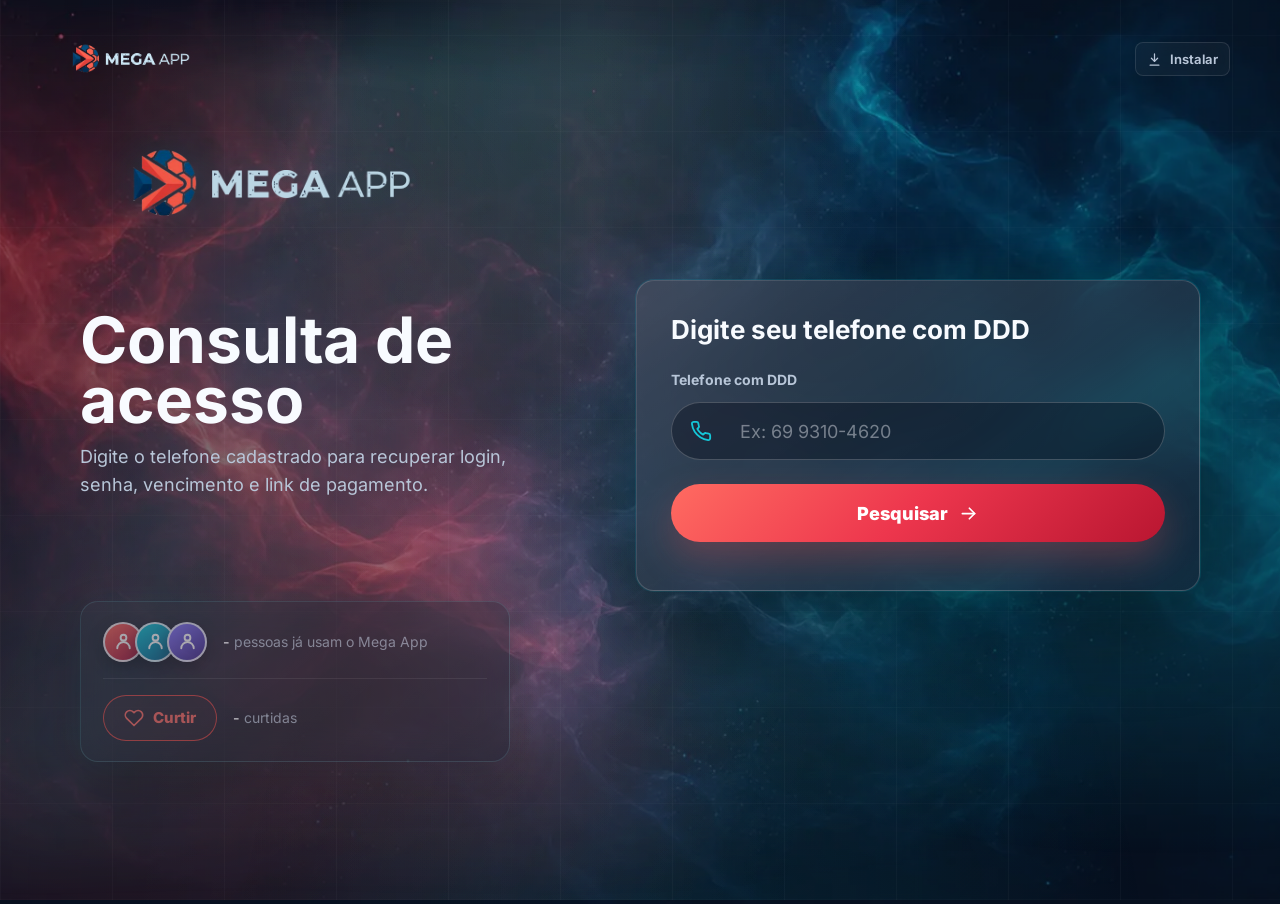
==== commit 07433157: "feat: publish install prompt and persist reminders" ====
--- a/static/index.html
+++ b/static/index.html
@@ -9,7 +9,7 @@
   <link rel="icon" href="/static/assets/site-icon.svg" type="image/svg+xml">
   <link rel="apple-touch-icon" href="/static/assets/site-icon-192.png">
   <link rel="manifest" href="/manifest.webmanifest">
-  <link rel="stylesheet" href="/static/styles.css?v=48">
+  <link rel="stylesheet" href="/static/styles.css?v=50">
 </head>
 <body>
   <div class="stage">
@@ -191,6 +191,32 @@
     </main>
   </div>
 
+  <dialog class="app-promo-dialog" id="appPromoDialog" aria-labelledby="appPromoTitle" aria-describedby="appPromoDescription">
+    <form method="dialog">
+      <button class="app-promo-close" value="dismiss" aria-label="Fechar">
+        <svg aria-hidden="true" viewBox="0 0 24 24"><path d="M18 6 6 18"/><path d="m6 6 12 12"/></svg>
+      </button>
+      <div class="app-promo-icon" aria-hidden="true">
+        <svg viewBox="0 0 24 24"><path d="M18 8a6 6 0 1 0-12 0c0 7-3 7-3 9h18c0-2-3-2-3-9"/><path d="M13.73 21a2 2 0 0 1-3.46 0"/></svg>
+      </div>
+      <p class="app-promo-kicker">Não perca o vencimento</p>
+      <h2 id="appPromoTitle">Leve o Mega App com você</h2>
+      <p class="app-promo-description" id="appPromoDescription">Instale o app e receba um aviso antes do seu acesso vencer. Leva menos de um minuto.</p>
+      <ol class="app-promo-benefits">
+        <li><span>1</span>Acesso rápido direto da tela inicial</li>
+        <li><span>2</span>Lembretes 3, 2 e 1 dia antes</li>
+        <li><span>3</span>Seus dados sempre à mão</li>
+      </ol>
+      <div class="app-promo-actions">
+        <button class="app-promo-install" id="appPromoInstall" type="button">Instalar Mega App</button>
+        <button class="app-promo-reminders" id="appPromoReminders" type="button">Ativar apenas lembretes</button>
+        <button class="app-promo-later" value="dismiss">Agora não</button>
+      </div>
+      <p class="app-promo-feedback" id="appPromoFeedback" role="status" aria-live="polite"></p>
+      <p class="app-promo-note">Você pode mudar essa escolha depois.</p>
+    </form>
+  </dialog>
+
   <dialog class="install-dialog" id="installDialog">
     <form method="dialog">
       <div class="dialog-head">
@@ -204,6 +230,6 @@
     </form>
   </dialog>
 
-  <script src="/static/app.js?v=48"></script>
+  <script src="/static/app.js?v=50"></script>
 </body>
 </html>
--- a/static/styles.css
+++ b/static/styles.css
@@ -4,6 +4,215 @@
   font-weight: 100 900;
   font-display: swap;
   src: url("/static/assets/inter-latin-variable.woff2") format("woff2");
+}
+
+/* Post-search app and reminder prompt. */
+.app-promo-dialog {
+  width: min(92vw, 460px);
+  max-height: min(92svh, 760px);
+  padding: 0;
+  overflow: auto;
+  border: 1px solid rgba(21, 199, 216, 0.38);
+  border-radius: 26px;
+  color: var(--ink);
+  background:
+    radial-gradient(circle at 50% 0, rgba(21, 199, 216, 0.16), transparent 38%),
+    linear-gradient(180deg, rgba(12, 34, 55, 0.98), rgba(5, 15, 31, 0.99));
+  box-shadow: 0 34px 100px rgba(0, 0, 0, 0.62), 0 0 60px rgba(21, 199, 216, 0.08);
+  backdrop-filter: blur(26px);
+}
+
+.app-promo-dialog::backdrop {
+  background: rgba(2, 8, 18, 0.82);
+  backdrop-filter: blur(7px);
+}
+
+.app-promo-dialog[open] { animation: appPromoEnter 0.24s ease-out; }
+
+.app-promo-dialog form {
+  position: relative;
+  padding: 28px 32px 24px;
+  text-align: center;
+}
+
+.app-promo-close {
+  position: absolute;
+  top: 16px;
+  right: 16px;
+  width: 38px;
+  height: 38px;
+  padding: 0;
+  border: 1px solid rgba(255, 255, 255, 0.12);
+  border-radius: 50%;
+  background: rgba(255, 255, 255, 0.055);
+  color: #8798ad;
+  display: grid;
+  place-items: center;
+  cursor: pointer;
+}
+
+.app-promo-close svg,
+.app-promo-icon svg {
+  fill: none;
+  stroke: currentColor;
+  stroke-linecap: round;
+  stroke-linejoin: round;
+}
+
+.app-promo-close svg { width: 17px; height: 17px; stroke-width: 2; }
+
+.app-promo-icon {
+  width: 62px;
+  height: 62px;
+  margin: 0 auto 14px;
+  border: 1px solid rgba(21, 199, 216, 0.48);
+  border-radius: 22px;
+  background: linear-gradient(145deg, rgba(21, 199, 216, 0.17), rgba(21, 199, 216, 0.045));
+  color: #8ef7ff;
+  display: grid;
+  place-items: center;
+  box-shadow: inset 0 0 20px rgba(21, 199, 216, 0.08);
+}
+
+.app-promo-icon svg { width: 29px; height: 29px; stroke-width: 1.8; }
+
+.app-promo-kicker {
+  margin: 0 0 8px;
+  color: #71effb;
+  font-size: 12px;
+  font-weight: 900;
+  letter-spacing: 0.12em;
+  text-transform: uppercase;
+}
+
+.app-promo-dialog h2 {
+  max-width: 360px;
+  margin: 0 auto;
+  font-size: clamp(27px, 7vw, 34px);
+  line-height: 1.02;
+  letter-spacing: -0.04em;
+}
+
+.app-promo-description {
+  max-width: 350px;
+  margin: 12px auto 18px;
+  color: #adbbcc;
+  font-size: 15px;
+  line-height: 1.55;
+}
+
+.app-promo-benefits {
+  margin: 0;
+  padding: 0;
+  list-style: none;
+  display: grid;
+  gap: 9px;
+  text-align: left;
+}
+
+.app-promo-benefits li {
+  min-height: 44px;
+  padding: 9px 13px;
+  border: 1px solid rgba(255, 255, 255, 0.1);
+  border-radius: 13px;
+  background: rgba(255, 255, 255, 0.035);
+  color: #d9e4f0;
+  display: flex;
+  align-items: center;
+  gap: 11px;
+  font-size: 13px;
+  font-weight: 750;
+}
+
+.app-promo-benefits span {
+  width: 26px;
+  height: 26px;
+  flex: 0 0 auto;
+  border-radius: 8px;
+  background: #72effb;
+  color: #052131;
+  display: grid;
+  place-items: center;
+  font-size: 12px;
+  font-weight: 950;
+}
+
+.app-promo-actions {
+  margin-top: 22px;
+  display: grid;
+  gap: 10px;
+}
+
+.app-promo-install,
+.app-promo-reminders,
+.app-promo-later {
+  width: 100%;
+  font: inherit;
+  font-weight: 850;
+  cursor: pointer;
+  transition: transform 0.2s ease, filter 0.2s ease, opacity 0.2s ease;
+}
+
+.app-promo-install {
+  min-height: 56px;
+  border: 0;
+  border-radius: 999px;
+  background: linear-gradient(105deg, #ff5d54, #e81243);
+  color: white;
+  font-size: 17px;
+  box-shadow: 0 18px 36px rgba(231, 18, 67, 0.22);
+}
+
+.app-promo-reminders {
+  min-height: 48px;
+  border: 1px solid rgba(21, 199, 216, 0.32);
+  border-radius: 14px;
+  background: rgba(21, 199, 216, 0.07);
+  color: #b9f8ff;
+  font-size: 13px;
+}
+
+.app-promo-later {
+  min-height: 30px;
+  border: 0;
+  background: transparent;
+  color: #8796aa;
+  font-size: 12px;
+}
+
+.app-promo-install:hover,
+.app-promo-reminders:hover { transform: translateY(-1px); filter: brightness(1.08); }
+
+.app-promo-install:disabled,
+.app-promo-reminders:disabled { cursor: progress; opacity: 0.65; transform: none; }
+
+.app-promo-feedback {
+  margin: 8px 0 0;
+  color: var(--warning);
+  font-size: 12px;
+  line-height: 1.4;
+}
+
+.app-promo-feedback:empty { display: none; }
+
+.app-promo-note { margin: 3px 0 0; color: #53667e; font-size: 10px; }
+
+@keyframes appPromoEnter {
+  from { opacity: 0; transform: translateY(14px) scale(0.98); }
+  to { opacity: 1; transform: translateY(0) scale(1); }
+}
+
+@media (max-width: 520px) {
+  .app-promo-dialog { width: calc(100vw - 24px); border-radius: 22px; }
+  .app-promo-dialog form { padding: 24px 20px 20px; }
+  .app-promo-close { top: 12px; right: 12px; }
+  .app-promo-icon { width: 60px; height: 60px; margin-bottom: 15px; border-radius: 19px; }
+  .app-promo-description { margin: 13px auto 19px; }
+  .app-promo-actions { margin-top: 22px; }
+}
+
+@media (prefers-reduced-motion: reduce) {
+  .app-promo-dialog[open] { animation: none; }
 }
 
 :root {
@@ -187,7 +396,8 @@
   align-items: center;
   grid-template-areas:
     "hero search"
-    "community search";
+    "community search"
+    ". result";
   grid-template-rows: auto auto;
 }
 
@@ -577,7 +787,7 @@
 }
 
 .result-panel {
-  grid-column: 2;
+  grid-area: result;
   padding: 30px;
   background:
     radial-gradient(ellipse at 92% 4%, rgba(21, 199, 216, 0.18), transparent 34%),
@@ -1321,6 +1531,7 @@
     grid-template-areas:
       "hero"
       "search"
+      "result"
       "community";
     grid-template-rows: auto;
   }
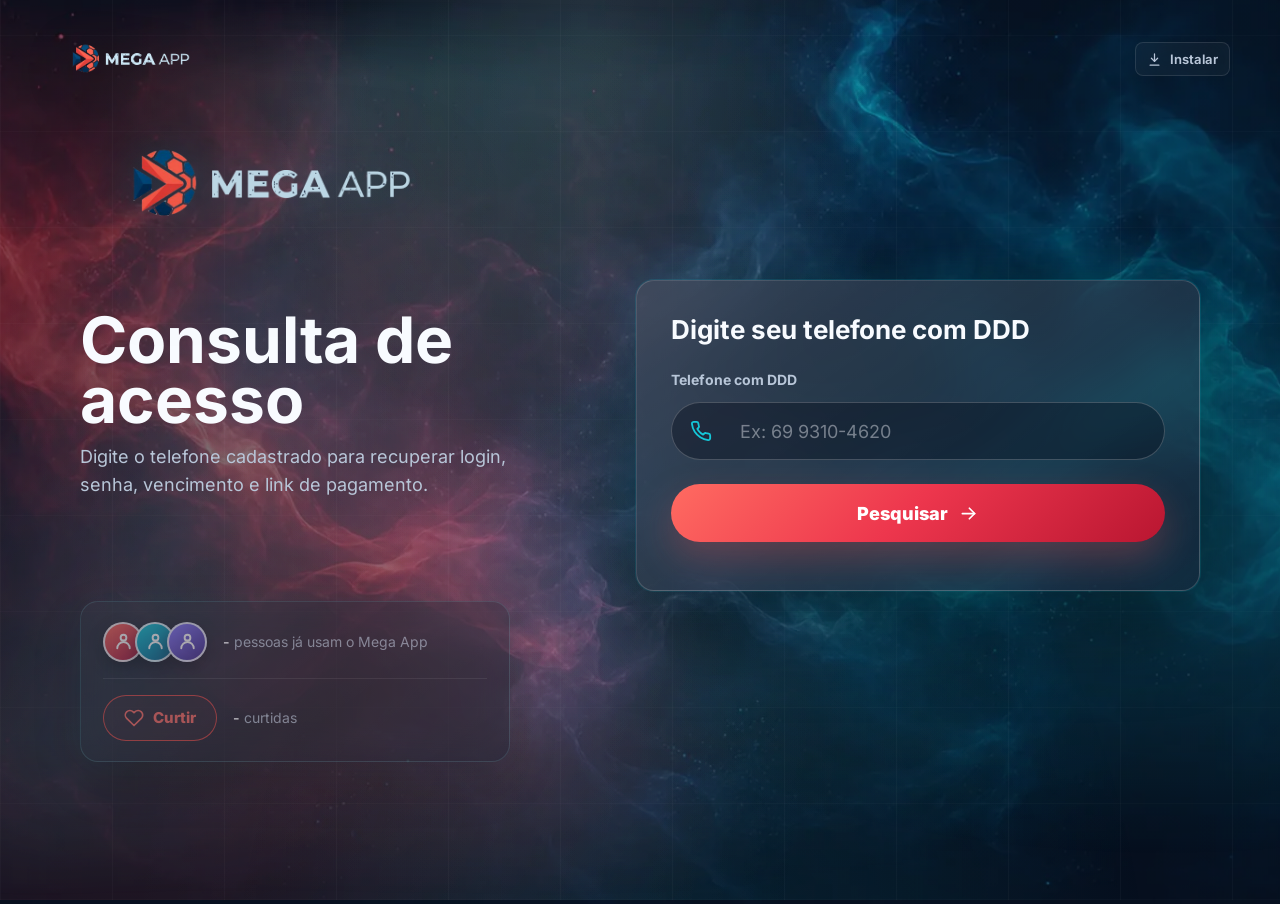
==== commit 6420af0e: "Atualizacao rapida" ====
--- a/static/index.html
+++ b/static/index.html
@@ -1,196 +1,213 @@
-<!doctype html>
-<html lang="pt-BR">
-<head>
-  <meta charset="utf-8">
-  <meta name="viewport" content="width=device-width, initial-scale=1">
-  <meta name="theme-color" content="#07101f">
-  <title>Mega App - Consulta de acesso</title>
-  <link rel="icon" href="/static/assets/favicon.ico" sizes="any">
-  <link rel="icon" href="/static/assets/site-icon.svg" type="image/svg+xml">
-  <link rel="apple-touch-icon" href="/static/assets/site-icon-192.png">
-  <link rel="manifest" href="/manifest.webmanifest">
-  <link rel="stylesheet" href="/static/styles.css?v=50">
-</head>
-<body>
-  <div class="stage">
-    <header class="app-header">
-      <a class="brand" href="/" aria-label="Mega App">
-        <img class="brand-lockup" src="/static/assets/mega-app-lockup-dark.png" alt="Mega App">
-      </a>
-      <button class="install-button" id="installButton" type="button">
-        <svg aria-hidden="true" viewBox="0 0 24 24"><path d="M12 3v12"/><path d="m7 10 5 5 5-5"/><path d="M5 21h14"/></svg>
-        Instalar
-      </button>
-    </header>
-
-    <main class="page">
-      <section class="hero-copy" aria-label="Mega App">
-        <div class="brand-orbit" aria-hidden="true">
-          <span></span>
-          <span></span>
-          <span></span>
-        </div>
-        <img class="hero-lockup" src="/static/assets/mega-app-lockup-dark.png" alt="Mega App">
-        <h1>Consulta de acesso</h1>
-        <p>Digite o telefone cadastrado para recuperar login, senha, vencimento e link de pagamento.</p>
-      </section>
-
-      <section class="glass-panel search-panel" aria-labelledby="loginTitle">
-        <h2 id="loginTitle">Digite seu telefone com DDD</h2>
-        <form id="clientForm" class="form">
-          <label for="telefone">Telefone com DDD</label>
-          <div class="field">
-            <svg aria-hidden="true" viewBox="0 0 24 24"><path d="M22 16.92v3a2 2 0 0 1-2.18 2 19.8 19.8 0 0 1-8.63-3.07 19.5 19.5 0 0 1-6-6A19.8 19.8 0 0 1 2.12 4.18 2 2 0 0 1 4.11 2h3a2 2 0 0 1 2 1.72c.12.9.32 1.77.59 2.61a2 2 0 0 1-.45 2.11L8 9.69a16 16 0 0 0 6.31 6.31l1.25-1.25a2 2 0 0 1 2.11-.45c.84.27 1.71.47 2.61.59A2 2 0 0 1 22 16.92Z"/></svg>
-            <input id="telefone" name="telefone" inputmode="tel" autocomplete="tel" placeholder="Ex: 69 9310-4620" required>
-          </div>
-
-          <button class="primary-button" id="submitButton" type="submit">
-            <span class="button-label">Pesquisar</span>
-            <svg class="button-arrow" aria-hidden="true" viewBox="0 0 24 24"><path d="M5 12h14"/><path d="m13 6 6 6-6 6"/></svg>
-          </button>
-          <p class="message" id="message" role="status"></p>
-          <a class="search-support-button" id="searchSupportLink" href="#" target="_blank" rel="noopener noreferrer" hidden>
-            Falar com o suporte
-          </a>
-        </form>
-      </section>
-
-      <section class="community-panel" aria-label="Comunidade Mega App">
-        <div class="community-people">
-          <div class="community-avatars" aria-hidden="true">
-            <span><svg viewBox="0 0 24 24"><circle cx="12" cy="8" r="3"/><path d="M5.5 19a6.5 6.5 0 0 1 13 0"/></svg></span>
-            <span><svg viewBox="0 0 24 24"><circle cx="12" cy="8" r="3"/><path d="M5.5 19a6.5 6.5 0 0 1 13 0"/></svg></span>
-            <span><svg viewBox="0 0 24 24"><circle cx="12" cy="8" r="3"/><path d="M5.5 19a6.5 6.5 0 0 1 13 0"/></svg></span>
-          </div>
-          <p><strong id="communityUsers">-</strong> <span id="communityUsersLabel">pessoas já usam o Mega App</span></p>
-        </div>
-        <div class="community-actions">
-          <button class="like-button" id="likeButton" type="button" aria-pressed="false">
-            <svg aria-hidden="true" viewBox="0 0 24 24"><path d="M20.8 4.6a5.5 5.5 0 0 0-7.8 0L12 5.6l-1-1a5.5 5.5 0 0 0-7.8 7.8l1 1L12 21l7.8-7.6 1-1a5.5 5.5 0 0 0 0-7.8Z"/></svg>
-            <span>Curtir</span>
-          </button>
-          <p><strong id="communityLikes">-</strong> <span id="communityLikesLabel">curtidas</span></p>
-        </div>
-        <p class="community-status sr-only" id="communityStatus" role="status" aria-live="polite"></p>
-      </section>
-
-      <section class="glass-panel result-panel" id="resultPanel" aria-labelledby="resultTitle" hidden>
-        <div class="result-head">
-          <h2 id="resultTitle">Seu acesso</h2>
-          <span class="status-pill" id="dueStatus">-</span>
-        </div>
-        <p class="sr-only" id="copyStatus" role="status" aria-live="polite"></p>
-
-        <dl class="result-list result-list-primary">
-          <div class="result-row result-row-important">
-            <dt>
-              <svg aria-hidden="true" viewBox="0 0 24 24"><path d="M8 2v4"/><path d="M16 2v4"/><rect x="3" y="4" width="18" height="18" rx="2"/><path d="M3 10h18"/></svg>
-              <span>Vencimento</span>
-            </dt>
-            <dd><span id="dueDate">-</span></dd>
-          </div>
-          <div class="result-row result-row-feature">
-            <dt>
-              <svg aria-hidden="true" viewBox="0 0 24 24"><path d="M20 21v-2a4 4 0 0 0-4-4H8a4 4 0 0 0-4 4v2"/><circle cx="12" cy="7" r="4"/></svg>
-              <span>Login</span>
-            </dt>
-            <dd>
-              <span id="clientLogin">-</span>
-              <button class="copy-button" type="button" data-copy-target="clientLogin" data-copy-label="Login" data-copy-feedback="Login copiado" aria-label="Copiar login">
-                <svg aria-hidden="true" viewBox="0 0 24 24"><rect x="9" y="9" width="10" height="10" rx="2"/><path d="M5 15H4a2 2 0 0 1-2-2V5a2 2 0 0 1 2-2h8a2 2 0 0 1 2 2v1"/></svg>
-              </button>
-            </dd>
-          </div>
-          <div class="result-row result-row-feature">
-            <dt>
-              <svg aria-hidden="true" viewBox="0 0 24 24"><rect x="3" y="11" width="18" height="10" rx="2"/><path d="M7 11V7a5 5 0 0 1 10 0v4"/></svg>
-              <span>Senha</span>
-            </dt>
-            <dd>
-              <span class="password-value" id="clientPassword" aria-label="Senha oculta">••••••••</span>
-              <button class="copy-button visibility-button" id="togglePassword" type="button" aria-label="Mostrar senha" aria-pressed="false">
-                <svg class="eye-icon" aria-hidden="true" viewBox="0 0 24 24"><path d="M2 12s3.5-7 10-7 10 7 10 7-3.5 7-10 7-10-7-10-7Z"/><circle cx="12" cy="12" r="3"/></svg>
-                <svg class="eye-off-icon" aria-hidden="true" viewBox="0 0 24 24"><path d="m3 3 18 18"/><path d="M10.6 10.6A3 3 0 0 0 12 15a3 3 0 0 0 2.4-4.8"/><path d="M9.9 4.24A10.7 10.7 0 0 1 12 4c6.5 0 10 8 10 8a18.5 18.5 0 0 1-4 5.19"/><path d="M6.61 6.61A18.4 18.4 0 0 0 2 12s3.5 8 10 8c1.32 0 2.55-.31 3.67-.81"/></svg>
-              </button>
-              <button class="copy-button" type="button" data-copy-secret="password" data-copy-label="Senha" data-copy-feedback="Senha copiada" aria-label="Copiar senha">
-                <svg aria-hidden="true" viewBox="0 0 24 24"><rect x="9" y="9" width="10" height="10" rx="2"/><path d="M5 15H4a2 2 0 0 1-2-2V5a2 2 0 0 1 2-2h8a2 2 0 0 1 2 2v1"/></svg>
-              </button>
-            </dd>
-          </div>
+<!doctype html>
+<html lang="pt-BR">
+<head>
+  <meta charset="utf-8">
+  <meta name="viewport" content="width=device-width, initial-scale=1">
+  <meta name="theme-color" content="#07101f">
+  <title>Mega App - Consulta de acesso</title>
+  <link rel="icon" href="/static/assets/favicon.ico" sizes="any">
+  <link rel="icon" href="/static/assets/site-icon.svg" type="image/svg+xml">
+  <link rel="apple-touch-icon" href="/static/assets/site-icon-192.png">
+  <link rel="manifest" href="/manifest.webmanifest">
+  <link rel="stylesheet" href="/static/styles.css?v=53">
+</head>
+<body>
+  <div class="stage">
+    <header class="app-header">
+      <a class="brand" href="/" aria-label="Mega App">
+        <img class="brand-lockup" src="/static/assets/mega-app-lockup-dark.png" alt="Mega App">
+      </a>
+      <button class="install-button" id="installButton" type="button">
+        <svg aria-hidden="true" viewBox="0 0 24 24"><path d="M12 3v12"/><path d="m7 10 5 5 5-5"/><path d="M5 21h14"/></svg>
+        Instalar
+      </button>
+    </header>
+
+    <main class="page">
+      <section class="hero-copy" aria-label="Mega App">
+        <div class="brand-orbit" aria-hidden="true">
+          <span></span>
+          <span></span>
+          <span></span>
+        </div>
+        <img class="hero-lockup" src="/static/assets/mega-app-lockup-dark.png" alt="Mega App">
+        <h1>Consulta de acesso</h1>
+        <p>Digite o telefone cadastrado para recuperar login, senha, vencimento e link de pagamento.</p>
+      </section>
+
+      <section class="glass-panel search-panel" aria-labelledby="loginTitle">
+        <h2 id="loginTitle">Digite seu telefone com DDD</h2>
+        <form id="clientForm" class="form">
+          <label for="telefone">Telefone com DDD</label>
+          <div class="field">
+            <svg aria-hidden="true" viewBox="0 0 24 24"><path d="M22 16.92v3a2 2 0 0 1-2.18 2 19.8 19.8 0 0 1-8.63-3.07 19.5 19.5 0 0 1-6-6A19.8 19.8 0 0 1 2.12 4.18 2 2 0 0 1 4.11 2h3a2 2 0 0 1 2 1.72c.12.9.32 1.77.59 2.61a2 2 0 0 1-.45 2.11L8 9.69a16 16 0 0 0 6.31 6.31l1.25-1.25a2 2 0 0 1 2.11-.45c.84.27 1.71.47 2.61.59A2 2 0 0 1 22 16.92Z"/></svg>
+            <input id="telefone" name="telefone" inputmode="tel" autocomplete="tel" placeholder="Ex: 69 9310-4620" required>
+          </div>
+
+          <button class="primary-button" id="submitButton" type="submit">
+            <span class="button-label">Pesquisar</span>
+            <svg class="button-arrow" aria-hidden="true" viewBox="0 0 24 24"><path d="M5 12h14"/><path d="m13 6 6 6-6 6"/></svg>
+          </button>
+          <p class="message" id="message" role="status"></p>
+          <a class="search-support-button" id="searchSupportLink" href="#" target="_blank" rel="noopener noreferrer" hidden>
+            Falar com o suporte
+          </a>
+        </form>
+      </section>
+
+      <section class="community-panel" aria-label="Comunidade Mega App">
+        <div class="community-people">
+          <div class="community-avatars" aria-hidden="true">
+            <span><svg viewBox="0 0 24 24"><circle cx="12" cy="8" r="3"/><path d="M5.5 19a6.5 6.5 0 0 1 13 0"/></svg></span>
+            <span><svg viewBox="0 0 24 24"><circle cx="12" cy="8" r="3"/><path d="M5.5 19a6.5 6.5 0 0 1 13 0"/></svg></span>
+            <span><svg viewBox="0 0 24 24"><circle cx="12" cy="8" r="3"/><path d="M5.5 19a6.5 6.5 0 0 1 13 0"/></svg></span>
+          </div>
+          <p><strong id="communityUsers">-</strong> <span id="communityUsersLabel">pessoas já usam o Mega App</span></p>
+        </div>
+        <div class="community-actions">
+          <button class="like-button" id="likeButton" type="button" aria-pressed="false">
+            <svg aria-hidden="true" viewBox="0 0 24 24"><path d="M20.8 4.6a5.5 5.5 0 0 0-7.8 0L12 5.6l-1-1a5.5 5.5 0 0 0-7.8 7.8l1 1L12 21l7.8-7.6 1-1a5.5 5.5 0 0 0 0-7.8Z"/></svg>
+            <span>Curtir</span>
+          </button>
+          <p><strong id="communityLikes">-</strong> <span id="communityLikesLabel">curtidas</span></p>
+        </div>
+        <p class="community-status sr-only" id="communityStatus" role="status" aria-live="polite"></p>
+      </section>
+
+      <section class="glass-panel result-panel" id="resultPanel" aria-labelledby="resultTitle" hidden>
+        <div class="result-head">
+          <h2 id="resultTitle">Seu acesso</h2>
+          <span class="status-pill" id="dueStatus">-</span>
+        </div>
+        <p class="sr-only" id="copyStatus" role="status" aria-live="polite"></p>
+
+        <dl class="result-list result-list-primary">
+          <div class="result-row result-row-important">
+            <dt>
+              <svg aria-hidden="true" viewBox="0 0 24 24"><path d="M8 2v4"/><path d="M16 2v4"/><rect x="3" y="4" width="18" height="18" rx="2"/><path d="M3 10h18"/></svg>
+              <span>Vencimento</span>
+            </dt>
+            <dd><span id="dueDate">-</span></dd>
+          </div>
+          <div class="result-row result-row-feature">
+            <dt>
+              <svg aria-hidden="true" viewBox="0 0 24 24"><path d="M20 21v-2a4 4 0 0 0-4-4H8a4 4 0 0 0-4 4v2"/><circle cx="12" cy="7" r="4"/></svg>
+              <span>Login</span>
+            </dt>
+            <dd>
+              <span id="clientLogin">-</span>
+              <button class="copy-button" type="button" data-copy-target="clientLogin" data-copy-label="Login" data-copy-feedback="Login copiado" aria-label="Copiar login">
+                <svg aria-hidden="true" viewBox="0 0 24 24"><rect x="9" y="9" width="10" height="10" rx="2"/><path d="M5 15H4a2 2 0 0 1-2-2V5a2 2 0 0 1 2-2h8a2 2 0 0 1 2 2v1"/></svg>
+              </button>
+            </dd>
+          </div>
+          <div class="result-row result-row-feature">
+            <dt>
+              <svg aria-hidden="true" viewBox="0 0 24 24"><rect x="3" y="11" width="18" height="10" rx="2"/><path d="M7 11V7a5 5 0 0 1 10 0v4"/></svg>
+              <span>Senha</span>
+            </dt>
+            <dd>
+              <span class="password-value" id="clientPassword" aria-label="Senha oculta">••••••••</span>
+              <button class="copy-button visibility-button" id="togglePassword" type="button" aria-label="Mostrar senha" aria-pressed="false">
+                <svg class="eye-icon" aria-hidden="true" viewBox="0 0 24 24"><path d="M2 12s3.5-7 10-7 10 7 10 7-3.5 7-10 7-10-7-10-7Z"/><circle cx="12" cy="12" r="3"/></svg>
+                <svg class="eye-off-icon" aria-hidden="true" viewBox="0 0 24 24"><path d="m3 3 18 18"/><path d="M10.6 10.6A3 3 0 0 0 12 15a3 3 0 0 0 2.4-4.8"/><path d="M9.9 4.24A10.7 10.7 0 0 1 12 4c6.5 0 10 8 10 8a18.5 18.5 0 0 1-4 5.19"/><path d="M6.61 6.61A18.4 18.4 0 0 0 2 12s3.5 8 10 8c1.32 0 2.55-.31 3.67-.81"/></svg>
+              </button>
+              <button class="copy-button" type="button" data-copy-secret="password" data-copy-label="Senha" data-copy-feedback="Senha copiada" aria-label="Copiar senha">
+                <svg aria-hidden="true" viewBox="0 0 24 24"><rect x="9" y="9" width="10" height="10" rx="2"/><path d="M5 15H4a2 2 0 0 1-2-2V5a2 2 0 0 1 2-2h8a2 2 0 0 1 2 2v1"/></svg>
+              </button>
+            </dd>
+          </div>
+        </dl>
+
+        <div class="payment-row">
+          <span class="payment-label">
+            <svg aria-hidden="true" viewBox="0 0 24 24"><rect x="2" y="5" width="20" height="14" rx="2"/><path d="M2 10h20"/></svg>
+            Pagamento
+          </span>
+          <div class="payment-actions">
+            <a class="payment-button" id="paymentLink" href="#" target="_blank" rel="noopener noreferrer">
+              Abrir pagamento
+              <svg aria-hidden="true" viewBox="0 0 24 24"><path d="M7 17 17 7"/><path d="M9 7h8v8"/><path d="M19 17v2H5V5h2"/></svg>
+            </a>
+            <button class="copy-payment-button" id="copyPaymentLink" type="button" data-default-label="Copiar Pix">
+              <span>Copiar Pix</span>
+              <svg aria-hidden="true" viewBox="0 0 24 24"><rect x="9" y="9" width="10" height="10" rx="2"/><path d="M5 15H4a2 2 0 0 1-2-2V5a2 2 0 0 1 2-2h8a2 2 0 0 1 2 2v1"/></svg>
+            </button>
+          </div>
+          <span class="no-link" id="noLink" hidden>Link não encontrado</span>
+        </div>
+
+        <div class="reminder-section">
+          <fieldset class="reminder-preferences">
+            <legend>Quando você quer ser lembrado?</legend>
+            <div class="reminder-options">
+              <label class="reminder-option"><input type="checkbox" name="reminderDay" value="3" checked><span>3 dias antes</span></label>
+              <label class="reminder-option"><input type="checkbox" name="reminderDay" value="2" checked><span>2 dias antes</span></label>
+              <label class="reminder-option"><input type="checkbox" name="reminderDay" value="1" checked><span>1 dia antes</span></label>
+              <label class="reminder-option"><input type="checkbox" name="reminderDay" value="0" checked><span>No dia</span></label>
+            </div>
+          </fieldset>
+          <button class="reminder-button" id="reminderButton" type="button">
+            <svg aria-hidden="true" viewBox="0 0 24 24"><path d="M18 8a6 6 0 1 0-12 0c0 7-3 7-3 9h18c0-2-3-2-3-9"/><path d="M13.73 21a2 2 0 0 1-3.46 0"/></svg>
+            Ativar lembretes
+          </button>
+        </div>
+
+        <dl class="result-list result-list-secondary" aria-label="Informações do plano">
+          <div class="result-row">
+            <dt>
+              <svg aria-hidden="true" viewBox="0 0 24 24"><rect x="3" y="4" width="18" height="13" rx="2"/><path d="M8 21h8"/><path d="M12 17v4"/></svg>
+              <span>Telas</span>
+            </dt>
+            <dd><span id="screens">-</span></dd>
+          </div>
+          <div class="result-row">
+            <dt>
+              <svg aria-hidden="true" viewBox="0 0 24 24"><path d="M20 12v8a2 2 0 0 1-2 2H6a2 2 0 0 1-2-2v-8"/><path d="M2 7h20v5H2z"/><path d="M12 22V7"/><path d="M12 7H7.5a2.5 2.5 0 1 1 0-5C11 2 12 7 12 7Z"/><path d="M12 7h4.5a2.5 2.5 0 1 0 0-5C13 2 12 7 12 7Z"/></svg>
+              <span>Plano</span>
+            </dt>
+            <dd id="plan">-</dd>
+          </div>
         </dl>
 
-        <div class="payment-row">
-          <span class="payment-label">
-            <svg aria-hidden="true" viewBox="0 0 24 24"><rect x="2" y="5" width="20" height="14" rx="2"/><path d="M2 10h20"/></svg>
-            Pagamento
-          </span>
-          <div class="payment-actions">
-            <a class="payment-button" id="paymentLink" href="#" target="_blank" rel="noopener noreferrer">
-              Abrir pagamento
-              <svg aria-hidden="true" viewBox="0 0 24 24"><path d="M7 17 17 7"/><path d="M9 7h8v8"/><path d="M19 17v2H5V5h2"/></svg>
-            </a>
-            <button class="copy-payment-button" id="copyPaymentLink" type="button" data-default-label="Copiar Pix">
-              <span>Copiar Pix</span>
-              <svg aria-hidden="true" viewBox="0 0 24 24"><rect x="9" y="9" width="10" height="10" rx="2"/><path d="M5 15H4a2 2 0 0 1-2-2V5a2 2 0 0 1 2-2h8a2 2 0 0 1 2 2v1"/></svg>
+        <form class="plan-change" id="planChangeForm" hidden>
+          <div class="plan-change-head">
+            <div>
+              <span class="app-preference-kicker">Plano</span>
+              <h3>Alterar consultoria</h3>
+            </div>
+            <span class="save-state" id="planChangeState" aria-live="polite"></span>
+          </div>
+          <div class="plan-change-controls">
+            <select id="planChangeSelect" aria-label="Novo plano"></select>
+            <button class="copy-payment-button" id="planChangeButton" type="submit">
+              <span>Alterar</span>
+              <svg aria-hidden="true" viewBox="0 0 24 24"><path d="M5 12h14"/><path d="m13 6 6 6-6 6"/></svg>
             </button>
           </div>
-          <span class="no-link" id="noLink" hidden>Link não encontrado</span>
-        </div>
-
-        <div class="reminder-section">
-          <fieldset class="reminder-preferences">
-            <legend>Quando você quer ser lembrado?</legend>
-            <div class="reminder-options">
-              <label class="reminder-option"><input type="checkbox" name="reminderDay" value="3" checked><span>3 dias antes</span></label>
-              <label class="reminder-option"><input type="checkbox" name="reminderDay" value="2" checked><span>2 dias antes</span></label>
-              <label class="reminder-option"><input type="checkbox" name="reminderDay" value="1" checked><span>1 dia antes</span></label>
-              <label class="reminder-option"><input type="checkbox" name="reminderDay" value="0" checked><span>No dia</span></label>
-            </div>
-          </fieldset>
-          <button class="reminder-button" id="reminderButton" type="button">
-            <svg aria-hidden="true" viewBox="0 0 24 24"><path d="M18 8a6 6 0 1 0-12 0c0 7-3 7-3 9h18c0-2-3-2-3-9"/><path d="M13.73 21a2 2 0 0 1-3.46 0"/></svg>
-            Ativar lembretes
-          </button>
-        </div>
-
-        <dl class="result-list result-list-secondary" aria-label="Informações do plano">
-          <div class="result-row">
-            <dt>
-              <svg aria-hidden="true" viewBox="0 0 24 24"><rect x="3" y="4" width="18" height="13" rx="2"/><path d="M8 21h8"/><path d="M12 17v4"/></svg>
-              <span>Telas</span>
-            </dt>
-            <dd><span id="screens">-</span></dd>
-          </div>
-          <div class="result-row">
-            <dt>
-              <svg aria-hidden="true" viewBox="0 0 24 24"><path d="M20 12v8a2 2 0 0 1-2 2H6a2 2 0 0 1-2-2v-8"/><path d="M2 7h20v5H2z"/><path d="M12 22V7"/><path d="M12 7H7.5a2.5 2.5 0 1 1 0-5C11 2 12 7 12 7Z"/><path d="M12 7h4.5a2.5 2.5 0 1 0 0-5C13 2 12 7 12 7Z"/></svg>
-              <span>Plano</span>
-            </dt>
-            <dd id="plan">-</dd>
-          </div>
-        </dl>
-
-        <div class="app-preference">
-          <div class="app-preference-head">
-            <div>
-              <span class="app-preference-kicker">Aplicativos por tela</span>
-              <h3>Qual app você usa?</h3>
-            </div>
-            <span class="screens-summary" id="screensSummary"></span>
-          </div>
-          <div class="app-slots" id="appSlots"></div>
-          <p class="app-tip" id="appTip">Você pode escolher um aplicativo diferente para cada tela.</p>
-        </div>
-
-        <a class="support-button" id="supportLink" href="#" target="_blank" rel="noopener noreferrer" hidden>
-          <svg aria-hidden="true" viewBox="0 0 24 24"><path d="M21 11.5a8.38 8.38 0 0 1-1.9 5.35 8.5 8.5 0 0 1-6.6 3.15 8.38 8.38 0 0 1-4.15-1.09L3 20l1.13-5.18A8.5 8.5 0 1 1 21 11.5Z"/><path d="M8.5 9.5c.3 2.2 1.8 4 4 5l1.5-1.1 2.1.5"/></svg>
-          <span>Falar com suporte</span>
-        </a>
-
-      </section>
-    </main>
-  </div>
-
+        </form>
+
+        <div class="app-preference">
+          <div class="app-preference-head">
+            <div>
+              <span class="app-preference-kicker">Aplicativos por tela</span>
+              <h3>Qual app você usa?</h3>
+            </div>
+            <span class="screens-summary" id="screensSummary"></span>
+          </div>
+          <div class="app-slots" id="appSlots"></div>
+          <p class="app-tip" id="appTip">Você pode escolher um aplicativo diferente para cada tela.</p>
+        </div>
+
+        <a class="support-button" id="supportLink" href="#" target="_blank" rel="noopener noreferrer" hidden>
+          <svg aria-hidden="true" viewBox="0 0 24 24"><path d="M21 11.5a8.38 8.38 0 0 1-1.9 5.35 8.5 8.5 0 0 1-6.6 3.15 8.38 8.38 0 0 1-4.15-1.09L3 20l1.13-5.18A8.5 8.5 0 1 1 21 11.5Z"/><path d="M8.5 9.5c.3 2.2 1.8 4 4 5l1.5-1.1 2.1.5"/></svg>
+          <span>Falar com suporte</span>
+        </a>
+
+      </section>
+    </main>
+  </div>
+
   <dialog class="app-promo-dialog" id="appPromoDialog" aria-labelledby="appPromoTitle" aria-describedby="appPromoDescription">
     <form method="dialog">
       <button class="app-promo-close" value="dismiss" aria-label="Fechar">
@@ -218,18 +235,18 @@
   </dialog>
 
   <dialog class="install-dialog" id="installDialog">
-    <form method="dialog">
-      <div class="dialog-head">
-        <h2>Instalar Mega App</h2>
-        <button class="dialog-close" value="close" aria-label="Fechar">
-          <svg aria-hidden="true" viewBox="0 0 24 24"><path d="M18 6 6 18"/><path d="m6 6 12 12"/></svg>
-        </button>
-      </div>
-      <div class="install-steps" id="installSteps"></div>
-      <button class="primary-button dialog-action" value="close">Entendi</button>
-    </form>
-  </dialog>
-
-  <script src="/static/app.js?v=50"></script>
+    <form method="dialog">
+      <div class="dialog-head">
+        <h2>Instalar Mega App</h2>
+        <button class="dialog-close" value="close" aria-label="Fechar">
+          <svg aria-hidden="true" viewBox="0 0 24 24"><path d="M18 6 6 18"/><path d="m6 6 12 12"/></svg>
+        </button>
+      </div>
+      <div class="install-steps" id="installSteps"></div>
+      <button class="primary-button dialog-action" value="close">Entendi</button>
+    </form>
+  </dialog>
+
+  <script src="/static/app.js?v=56"></script>
 </body>
 </html>
--- a/static/styles.css
+++ b/static/styles.css
@@ -1,9 +1,9 @@
-@font-face {
-  font-family: "Inter";
-  font-style: normal;
-  font-weight: 100 900;
-  font-display: swap;
-  src: url("/static/assets/inter-latin-variable.woff2") format("woff2");
+@font-face {
+  font-family: "Inter";
+  font-style: normal;
+  font-weight: 100 900;
+  font-display: swap;
+  src: url("/static/assets/inter-latin-variable.woff2") format("woff2");
 }
 
 /* Post-search app and reminder prompt. */
@@ -214,1586 +214,1656 @@
 @media (prefers-reduced-motion: reduce) {
   .app-promo-dialog[open] { animation: none; }
 }
-
-:root {
-  color-scheme: dark;
-  --bg: #07101f;
-  --ink: #f8fbff;
-  --muted: #b8c6d8;
-  --line: rgba(255, 255, 255, 0.16);
-  --glass: rgba(10, 22, 42, 0.58);
-  --glass-strong: rgba(9, 19, 36, 0.74);
-  --teal: #15c7d8;
-  --red: #ff544f;
-  --warning: #ffc247;
-  --danger: #ff615a;
-  --success: #3cf09b;
-  --shadow: 0 32px 90px rgba(0, 0, 0, 0.42);
-}
-
-* { box-sizing: border-box; }
-
-[hidden] { display: none !important; }
-
-html { min-height: 100%; background: var(--bg); }
-
-body {
-  margin: 0;
-  min-height: 100vh;
-  color: var(--ink);
-  font-family: Inter, ui-sans-serif, system-ui, -apple-system, BlinkMacSystemFont, "Segoe UI", sans-serif;
-  overflow-x: hidden;
-}
-
-body::before,
-body::after {
-  content: "";
-  position: fixed;
-  pointer-events: none;
-}
-
-body::before {
-  inset: -4vh -4vw;
-  background:
-    linear-gradient(90deg, rgba(7, 16, 31, 0.38), rgba(7, 16, 31, 0.12) 48%, rgba(7, 16, 31, 0.42)),
-    linear-gradient(180deg, rgba(7, 16, 31, 0.08), rgba(7, 16, 31, 0.55)),
-    url("/static/assets/mega-nebula-bg.webp"),
-    radial-gradient(ellipse at 8% 22%, rgba(255, 84, 79, 0.26), transparent 34%),
-    radial-gradient(ellipse at 90% 20%, rgba(21, 199, 216, 0.3), transparent 38%),
-    linear-gradient(180deg, rgba(6, 14, 30, 0), #061120 78%),
-    linear-gradient(118deg, #07101f, #102235 45%, #061625 74%, #07101f);
-  background-size: cover, cover, cover, cover, cover, cover, cover;
-  background-position: center;
-  z-index: -3;
-  transform: scale(1.01);
-}
-
-body::after {
-  inset: 0;
-  background:
-    linear-gradient(112deg, transparent 8%, rgba(21, 199, 216, 0.18) 24%, rgba(142, 247, 255, 0.06) 39%, transparent 58%),
-    linear-gradient(70deg, transparent 12%, rgba(255, 84, 79, 0.18) 36%, rgba(255, 194, 71, 0.04) 49%, transparent 72%);
-  opacity: 0.82;
-  mask-image: linear-gradient(to bottom, transparent, black 9%, black 82%, transparent);
-  z-index: -2;
-}
-
-@media (min-width: 861px) and (prefers-reduced-motion: no-preference) {
-  body::before {
-    animation: nebulaDrift 52s ease-in-out infinite;
-    will-change: transform, background-position;
-  }
-
-  body::after {
-    animation: nebulaPulse 38s ease-in-out infinite;
-    will-change: opacity;
-  }
-}
-
-.stage {
-  min-height: 100vh;
-  position: relative;
-  padding: 28px;
-  display: grid;
-  grid-template-rows: auto 1fr;
-}
-
-.stage::before {
-  content: "";
-  position: fixed;
-  inset: 0;
-  background:
-    radial-gradient(ellipse at 46% 4%, rgba(185, 244, 255, 0.13), transparent 35%),
-    radial-gradient(ellipse at 54% 118%, rgba(21, 199, 216, 0.1), transparent 48%),
-    repeating-linear-gradient(90deg, rgba(255, 255, 255, 0.026) 0 1px, transparent 1px 112px),
-    repeating-linear-gradient(0deg, rgba(255, 255, 255, 0.018) 0 1px, transparent 1px 96px);
-  pointer-events: none;
-  z-index: -1;
-}
-
-.stage::after {
-  content: "";
-  position: fixed;
-  inset: 0;
-  pointer-events: none;
-  z-index: -1;
-  background:
-    radial-gradient(ellipse at 12% 82%, rgba(255, 84, 79, 0.2), transparent 38%),
-    radial-gradient(ellipse at 91% 60%, rgba(21, 199, 216, 0.24), transparent 42%),
-    linear-gradient(98deg, transparent 18%, rgba(255, 255, 255, 0.045) 44%, transparent 68%);
-  opacity: 0.78;
-  transform: translate3d(0, 0, 0);
-}
-
-.app-header {
-  width: min(100%, 1180px);
-  min-height: 58px;
-  margin: 0 auto;
-  display: flex;
-  align-items: center;
-  justify-content: space-between;
-  gap: 18px;
-}
-
-.brand {
-  display: inline-flex;
-  align-items: center;
-  text-decoration: none;
-}
-
-.brand-lockup {
-  width: 156px;
-  height: auto;
-  object-fit: contain;
-  filter: drop-shadow(0 10px 24px rgba(0, 0, 0, 0.36));
-}
-
-.install-button,
-.primary-button,
-.payment-button,
-.copy-payment-button,
-.support-button,
-.copy-button { font: inherit; }
-
-.install-button {
-  min-height: 34px;
-  padding: 0 11px;
-  border: 1px solid rgba(255, 255, 255, 0.11);
-  border-radius: 8px;
-  background: rgba(255, 255, 255, 0.035);
-  color: var(--muted);
-  display: inline-flex;
-  align-items: center;
-  gap: 8px;
-  cursor: pointer;
-  font-size: 13px;
-  font-weight: 650;
-  backdrop-filter: blur(18px);
-  transition: transform 0.2s ease, border-color 0.2s ease, background 0.2s ease, box-shadow 0.2s ease;
-}
-
-.install-button svg { width: 15px; height: 15px; }
-
-.install-button:hover {
-  transform: translateY(-1px);
-  border-color: rgba(142, 247, 255, 0.34);
-  background: rgba(255, 255, 255, 0.075);
-  color: var(--ink);
-  box-shadow: 0 12px 26px rgba(0, 0, 0, 0.18);
-}
-
-.install-button[hidden] {
-  display: none;
-}
-
-.page {
-  width: min(100%, 1120px);
-  min-height: calc(100vh - 114px);
-  margin: 0 auto;
-  display: grid;
-  grid-template-columns: minmax(300px, 0.92fr) minmax(360px, 1.08fr);
-  gap: clamp(36px, 6vw, 76px);
-  align-items: center;
+
+:root {
+  color-scheme: dark;
+  --bg: #07101f;
+  --ink: #f8fbff;
+  --muted: #b8c6d8;
+  --line: rgba(255, 255, 255, 0.16);
+  --glass: rgba(10, 22, 42, 0.58);
+  --glass-strong: rgba(9, 19, 36, 0.74);
+  --teal: #15c7d8;
+  --red: #ff544f;
+  --warning: #ffc247;
+  --danger: #ff615a;
+  --success: #3cf09b;
+  --shadow: 0 32px 90px rgba(0, 0, 0, 0.42);
+}
+
+* { box-sizing: border-box; }
+
+[hidden] { display: none !important; }
+
+html { min-height: 100%; background: var(--bg); }
+
+body {
+  margin: 0;
+  min-height: 100vh;
+  color: var(--ink);
+  font-family: Inter, ui-sans-serif, system-ui, -apple-system, BlinkMacSystemFont, "Segoe UI", sans-serif;
+  overflow-x: hidden;
+}
+
+body::before,
+body::after {
+  content: "";
+  position: fixed;
+  pointer-events: none;
+}
+
+body::before {
+  inset: -4vh -4vw;
+  background:
+    linear-gradient(90deg, rgba(7, 16, 31, 0.38), rgba(7, 16, 31, 0.12) 48%, rgba(7, 16, 31, 0.42)),
+    linear-gradient(180deg, rgba(7, 16, 31, 0.08), rgba(7, 16, 31, 0.55)),
+    url("/static/assets/mega-nebula-bg.webp"),
+    radial-gradient(ellipse at 8% 22%, rgba(255, 84, 79, 0.26), transparent 34%),
+    radial-gradient(ellipse at 90% 20%, rgba(21, 199, 216, 0.3), transparent 38%),
+    linear-gradient(180deg, rgba(6, 14, 30, 0), #061120 78%),
+    linear-gradient(118deg, #07101f, #102235 45%, #061625 74%, #07101f);
+  background-size: cover, cover, cover, cover, cover, cover, cover;
+  background-position: center;
+  z-index: -3;
+  transform: scale(1.01);
+}
+
+body::after {
+  inset: 0;
+  background:
+    linear-gradient(112deg, transparent 8%, rgba(21, 199, 216, 0.18) 24%, rgba(142, 247, 255, 0.06) 39%, transparent 58%),
+    linear-gradient(70deg, transparent 12%, rgba(255, 84, 79, 0.18) 36%, rgba(255, 194, 71, 0.04) 49%, transparent 72%);
+  opacity: 0.82;
+  mask-image: linear-gradient(to bottom, transparent, black 9%, black 82%, transparent);
+  z-index: -2;
+}
+
+@media (min-width: 861px) and (prefers-reduced-motion: no-preference) {
+  body::before {
+    animation: nebulaDrift 52s ease-in-out infinite;
+    will-change: transform, background-position;
+  }
+
+  body::after {
+    animation: nebulaPulse 38s ease-in-out infinite;
+    will-change: opacity;
+  }
+}
+
+.stage {
+  min-height: 100vh;
+  position: relative;
+  padding: 28px;
+  display: grid;
+  grid-template-rows: auto 1fr;
+}
+
+.stage::before {
+  content: "";
+  position: fixed;
+  inset: 0;
+  background:
+    radial-gradient(ellipse at 46% 4%, rgba(185, 244, 255, 0.13), transparent 35%),
+    radial-gradient(ellipse at 54% 118%, rgba(21, 199, 216, 0.1), transparent 48%),
+    repeating-linear-gradient(90deg, rgba(255, 255, 255, 0.026) 0 1px, transparent 1px 112px),
+    repeating-linear-gradient(0deg, rgba(255, 255, 255, 0.018) 0 1px, transparent 1px 96px);
+  pointer-events: none;
+  z-index: -1;
+}
+
+.stage::after {
+  content: "";
+  position: fixed;
+  inset: 0;
+  pointer-events: none;
+  z-index: -1;
+  background:
+    radial-gradient(ellipse at 12% 82%, rgba(255, 84, 79, 0.2), transparent 38%),
+    radial-gradient(ellipse at 91% 60%, rgba(21, 199, 216, 0.24), transparent 42%),
+    linear-gradient(98deg, transparent 18%, rgba(255, 255, 255, 0.045) 44%, transparent 68%);
+  opacity: 0.78;
+  transform: translate3d(0, 0, 0);
+}
+
+.app-header {
+  width: min(100%, 1180px);
+  min-height: 58px;
+  margin: 0 auto;
+  display: flex;
+  align-items: center;
+  justify-content: space-between;
+  gap: 18px;
+}
+
+.brand {
+  display: inline-flex;
+  align-items: center;
+  text-decoration: none;
+}
+
+.brand-lockup {
+  width: 156px;
+  height: auto;
+  object-fit: contain;
+  filter: drop-shadow(0 10px 24px rgba(0, 0, 0, 0.36));
+}
+
+.install-button,
+.primary-button,
+.payment-button,
+.copy-payment-button,
+.support-button,
+.copy-button { font: inherit; }
+
+.install-button {
+  min-height: 34px;
+  padding: 0 11px;
+  border: 1px solid rgba(255, 255, 255, 0.11);
+  border-radius: 8px;
+  background: rgba(255, 255, 255, 0.035);
+  color: var(--muted);
+  display: inline-flex;
+  align-items: center;
+  gap: 8px;
+  cursor: pointer;
+  font-size: 13px;
+  font-weight: 650;
+  backdrop-filter: blur(18px);
+  transition: transform 0.2s ease, border-color 0.2s ease, background 0.2s ease, box-shadow 0.2s ease;
+}
+
+.install-button svg { width: 15px; height: 15px; }
+
+.install-button:hover {
+  transform: translateY(-1px);
+  border-color: rgba(142, 247, 255, 0.34);
+  background: rgba(255, 255, 255, 0.075);
+  color: var(--ink);
+  box-shadow: 0 12px 26px rgba(0, 0, 0, 0.18);
+}
+
+.install-button[hidden] {
+  display: none;
+}
+
+.page {
+  width: min(100%, 1120px);
+  min-height: calc(100vh - 114px);
+  margin: 0 auto;
+  display: grid;
+  grid-template-columns: minmax(300px, 0.92fr) minmax(360px, 1.08fr);
+  gap: clamp(36px, 6vw, 76px);
+  align-items: center;
   grid-template-areas:
     "hero search"
     "community search"
     ". result";
-  grid-template-rows: auto auto;
-}
-
-.hero-copy {
-  grid-area: hero;
-  position: relative;
-  padding-top: 0;
-  align-self: end;
-}
-
-.search-panel { grid-area: search; }
-
-.community-panel {
-  grid-area: community;
-  width: min(100%, 430px);
-  margin-top: 26px;
-  padding: 20px 22px;
-  border: 1px solid rgba(142, 247, 255, 0.2);
-  border-radius: 18px;
-  background: linear-gradient(145deg, rgba(255, 255, 255, 0.1), rgba(255, 255, 255, 0.025)), rgba(8, 18, 35, 0.5);
-  box-shadow: 0 20px 52px rgba(0, 0, 0, 0.24), 0 0 32px rgba(21, 199, 216, 0.08);
-  backdrop-filter: blur(18px);
-  align-self: start;
-}
-
-.community-people,
-.community-actions {
-  display: flex;
-  align-items: center;
-  gap: 16px;
-}
-
-.community-people {
-  padding-bottom: 16px;
-  border-bottom: 1px solid rgba(255, 255, 255, 0.12);
-}
-
-.community-actions { padding-top: 16px; }
-
-.community-people p,
-.community-actions p {
-  margin: 0;
-  color: var(--muted);
-  font-size: 14px;
-  line-height: 1.4;
-}
-
-.community-people strong,
-.community-actions strong { color: var(--ink); }
-
-.community-avatars {
-  display: flex;
-  flex: 0 0 auto;
-  padding-left: 8px;
-}
-
-.community-avatars span {
-  width: 40px;
-  height: 40px;
-  margin-left: -8px;
-  border: 2px solid rgba(248, 251, 255, 0.88);
-  border-radius: 50%;
-  display: grid;
-  place-items: center;
-  color: #ffffff;
-  box-shadow: 0 6px 16px rgba(0, 0, 0, 0.3);
-}
-
-.community-avatars span:nth-child(1) { background: linear-gradient(145deg, #ff6b61, #a51d43); }
-.community-avatars span:nth-child(2) { background: linear-gradient(145deg, #16cadb, #12648c); }
-.community-avatars span:nth-child(3) { background: linear-gradient(145deg, #8b7dff, #43328d); }
-.community-avatars svg { width: 23px; height: 23px; }
-
-.like-button {
-  min-height: 46px;
-  padding: 0 20px;
-  border: 1px solid rgba(255, 84, 79, 0.82);
-  border-radius: 999px;
-  background: rgba(255, 84, 79, 0.05);
-  color: #ff716c;
-  font: inherit;
-  font-size: 15px;
-  font-weight: 800;
-  display: inline-flex;
-  align-items: center;
-  justify-content: center;
-  gap: 9px;
-  cursor: pointer;
-  transition: transform 0.2s ease, background 0.2s ease, box-shadow 0.2s ease, color 0.2s ease;
-}
-
-.like-button svg { width: 20px; height: 20px; }
-.like-button:hover { transform: translateY(-1px); background: rgba(255, 84, 79, 0.12); }
-.like-button.active { color: #ffffff; background: linear-gradient(135deg, #ff655e, #dc1f43); box-shadow: 0 12px 28px rgba(255, 84, 79, 0.24); }
-.like-button.active svg { fill: currentColor; }
-.like-button:focus-visible { outline: 0; box-shadow: 0 0 0 4px rgba(21, 199, 216, 0.22); }
-.like-button:disabled { opacity: 0.65; cursor: wait; transform: none; }
-.community-unavailable { opacity: 0.58; }
-
-.brand-orbit {
-  display: none;
-}
-
-.hero-lockup {
-  width: min(100%, 370px);
-  height: auto;
-  object-fit: contain;
-  filter: brightness(0.92) saturate(1.08) drop-shadow(0 24px 50px rgba(0, 0, 0, 0.5)) drop-shadow(0 0 18px rgba(21, 199, 216, 0.16));
-  animation: logoHover 5.5s ease-in-out infinite;
-}
-
-.hero-copy h1 {
-  margin: 48px 0 12px;
-  font-size: clamp(38px, 5vw, 66px);
-  line-height: 0.95;
-  letter-spacing: 0;
-}
-
-.hero-copy p {
-  max-width: 430px;
-  margin: 0;
-  color: var(--muted);
-  font-size: 18px;
-  line-height: 1.55;
-}
-
-.glass-panel {
-  border: 1px solid var(--line);
-  border-radius: 18px;
-  background: linear-gradient(145deg, rgba(255, 255, 255, 0.16), rgba(255, 255, 255, 0.035)), var(--glass);
-  box-shadow: var(--shadow), 0 0 0 1px rgba(21, 199, 216, 0.16), 0 0 48px rgba(21, 199, 216, 0.12);
-  backdrop-filter: blur(22px);
-}
-
-.sr-only {
-  position: absolute;
-  width: 1px;
-  height: 1px;
-  padding: 0;
-  margin: -1px;
-  overflow: hidden;
-  clip: rect(0, 0, 0, 0);
-  white-space: nowrap;
-  border: 0;
-}
-
-.search-panel { padding: 34px; }
-
-.search-panel h2,
-.result-head h2 {
-  margin: 0;
-  font-size: 26px;
-  line-height: 1.15;
-}
-
-.form {
-  display: grid;
-  gap: 14px;
-  margin-top: 26px;
-}
-
-label {
-  color: var(--muted);
-  font-size: 14px;
-  font-weight: 700;
-}
-
-.field {
-  min-height: 58px;
-  border: 1px solid rgba(255, 255, 255, 0.2);
-  border-radius: 999px;
-  display: grid;
-  grid-template-columns: 48px 1fr;
-  align-items: center;
-  padding: 0 18px;
-  background: rgba(4, 11, 24, 0.36);
-}
-
-.field:focus-within {
-  border-color: rgba(21, 199, 216, 0.75);
-  box-shadow: 0 0 0 4px rgba(21, 199, 216, 0.12), 0 0 34px rgba(21, 199, 216, 0.18);
-}
-
-svg {
-  fill: none;
-  stroke: currentColor;
-  stroke-width: 2;
-  stroke-linecap: round;
-  stroke-linejoin: round;
-}
-
-.field svg {
-  width: 22px;
-  height: 22px;
-  color: var(--teal);
-}
-
-input {
-  min-width: 0;
-  width: 100%;
-  border: 0;
-  outline: 0;
-  background: transparent;
-  color: var(--ink);
-  font: inherit;
-  font-size: 18px;
-}
-
-input::placeholder { color: rgba(248, 251, 255, 0.42); }
-
-select {
-  min-width: 0;
-  width: 100%;
-  min-height: 46px;
-  border: 1px solid rgba(142, 247, 255, 0.2);
-  border-radius: 12px;
-  outline: 0;
-  background: rgba(4, 11, 24, 0.5);
-  color: var(--ink);
-  font: inherit;
-  font-size: 15px;
-  font-weight: 750;
-  padding: 0 13px;
-}
-
-select:focus {
-  border-color: rgba(21, 199, 216, 0.65);
-  box-shadow: 0 0 0 4px rgba(21, 199, 216, 0.1);
-}
-
-.primary-button,
-.payment-button {
-  border: 0;
-  border-radius: 999px;
-  min-height: 58px;
-  padding: 0 24px;
-  color: #ffffff;
-  background: linear-gradient(135deg, #ff6b61, #ed364d 48%, #b91631);
-  box-shadow: 0 16px 38px rgba(255, 84, 79, 0.28);
-  font-size: 18px;
-  font-weight: 850;
-  display: inline-flex;
-  align-items: center;
-  justify-content: center;
-  gap: 10px;
-  cursor: pointer;
-  text-decoration: none;
-  position: relative;
-  overflow: hidden;
-  transition: transform 0.22s ease, box-shadow 0.22s ease, filter 0.22s ease;
-}
-
-.primary-button { margin-top: 10px; }
-
-.primary-button svg,
-.payment-button svg {
-  width: 21px;
-  height: 21px;
-  flex: 0 0 auto;
-  transition: transform 0.22s ease;
-}
-
-.button-arrow {
-  transform: translateX(0);
-}
-
-.primary-button.loading {
-  box-shadow: 0 18px 42px rgba(255, 84, 79, 0.34), 0 0 34px rgba(255, 107, 97, 0.22);
-}
-
-.primary-button.loading::before {
-  content: "";
-  width: 18px;
-  height: 18px;
-  border: 2px solid rgba(255, 255, 255, 0.36);
-  border-top-color: #ffffff;
-  border-radius: 999px;
-  animation: spin 0.85s linear infinite;
-}
-
-.primary-button.loading .button-arrow {
-  display: none;
-}
-
-.primary-button:hover,
-.payment-button:hover {
-  transform: translateY(-2px);
-  filter: saturate(1.08) brightness(1.04);
-}
-
-.primary-button:hover {
-  box-shadow: 0 20px 48px rgba(255, 84, 79, 0.36), 0 0 28px rgba(255, 107, 97, 0.22);
-}
-
-.payment-button:hover {
-  box-shadow: 0 16px 32px rgba(255, 84, 79, 0.28);
-}
-
-.primary-button:hover .button-arrow,
-.payment-button:hover svg {
-  transform: translateX(5px);
-}
-
-.primary-button:active,
-.payment-button:active,
-.install-button:active,
-.copy-payment-button:active,
-.support-button:active,
-.reminder-button:active {
-  transform: translateY(0) scale(0.99);
-}
-
-.primary-button:focus-visible,
-.payment-button:focus-visible,
-.install-button:focus-visible,
-.copy-payment-button:focus-visible,
-.support-button:focus-visible,
-.reminder-button:focus-visible,
-.copy-button:focus-visible {
-  outline: 0;
-  box-shadow: 0 0 0 4px rgba(21, 199, 216, 0.22), 0 0 0 1px rgba(142, 247, 255, 0.5);
-}
-
-.primary-button:disabled {
-  opacity: 0.76;
-  cursor: progress;
-  transform: none;
-  filter: none;
-}
-
-.message {
-  min-height: 0;
-  margin: 0;
-  font-size: 14px;
-}
-
-.message:not(:empty) {
-  min-height: 44px;
-  padding: 12px 14px;
-  border: 1px solid currentColor;
-  border-radius: 14px;
-  display: flex;
-  align-items: center;
-  gap: 10px;
-  line-height: 1.35;
-  font-weight: 750;
-}
-
-.message:not(:empty)::before {
-  content: "";
-  flex: 0 0 auto;
-  width: 9px;
-  height: 9px;
-  border-radius: 999px;
-  background: currentColor;
-  box-shadow: 0 0 18px currentColor;
-}
-
-.message.error {
-  color: var(--danger);
-  background: rgba(255, 97, 90, 0.1);
-}
-
-.message.success {
-  color: var(--success);
-  background: rgba(60, 240, 155, 0.1);
-}
-
-.message.warning {
-  color: var(--warning);
-  background: rgba(255, 194, 71, 0.1);
-}
-
-.search-support-button {
-  min-height: 46px;
-  padding: 0 18px;
-  border: 1px solid rgba(21, 199, 216, 0.3);
-  border-radius: 999px;
-  background: rgba(21, 199, 216, 0.1);
-  color: #9af5ff;
-  text-decoration: none;
-  font-size: 14px;
-  font-weight: 850;
-  display: inline-flex;
-  align-items: center;
-  justify-content: center;
-}
-
+  grid-template-rows: auto auto;
+}
+
+.hero-copy {
+  grid-area: hero;
+  position: relative;
+  padding-top: 0;
+  align-self: end;
+}
+
+.search-panel { grid-area: search; }
+
+.community-panel {
+  grid-area: community;
+  width: min(100%, 430px);
+  margin-top: 26px;
+  padding: 20px 22px;
+  border: 1px solid rgba(142, 247, 255, 0.2);
+  border-radius: 18px;
+  background: linear-gradient(145deg, rgba(255, 255, 255, 0.1), rgba(255, 255, 255, 0.025)), rgba(8, 18, 35, 0.5);
+  box-shadow: 0 20px 52px rgba(0, 0, 0, 0.24), 0 0 32px rgba(21, 199, 216, 0.08);
+  backdrop-filter: blur(18px);
+  align-self: start;
+}
+
+.community-people,
+.community-actions {
+  display: flex;
+  align-items: center;
+  gap: 16px;
+}
+
+.community-people {
+  padding-bottom: 16px;
+  border-bottom: 1px solid rgba(255, 255, 255, 0.12);
+}
+
+.community-actions { padding-top: 16px; }
+
+.community-people p,
+.community-actions p {
+  margin: 0;
+  color: var(--muted);
+  font-size: 14px;
+  line-height: 1.4;
+}
+
+.community-people strong,
+.community-actions strong { color: var(--ink); }
+
+.community-avatars {
+  display: flex;
+  flex: 0 0 auto;
+  padding-left: 8px;
+}
+
+.community-avatars span {
+  width: 40px;
+  height: 40px;
+  margin-left: -8px;
+  border: 2px solid rgba(248, 251, 255, 0.88);
+  border-radius: 50%;
+  display: grid;
+  place-items: center;
+  color: #ffffff;
+  box-shadow: 0 6px 16px rgba(0, 0, 0, 0.3);
+}
+
+.community-avatars span:nth-child(1) { background: linear-gradient(145deg, #ff6b61, #a51d43); }
+.community-avatars span:nth-child(2) { background: linear-gradient(145deg, #16cadb, #12648c); }
+.community-avatars span:nth-child(3) { background: linear-gradient(145deg, #8b7dff, #43328d); }
+.community-avatars svg { width: 23px; height: 23px; }
+
+.like-button {
+  min-height: 46px;
+  padding: 0 20px;
+  border: 1px solid rgba(255, 84, 79, 0.82);
+  border-radius: 999px;
+  background: rgba(255, 84, 79, 0.05);
+  color: #ff716c;
+  font: inherit;
+  font-size: 15px;
+  font-weight: 800;
+  display: inline-flex;
+  align-items: center;
+  justify-content: center;
+  gap: 9px;
+  cursor: pointer;
+  transition: transform 0.2s ease, background 0.2s ease, box-shadow 0.2s ease, color 0.2s ease;
+}
+
+.like-button svg { width: 20px; height: 20px; }
+.like-button:hover { transform: translateY(-1px); background: rgba(255, 84, 79, 0.12); }
+.like-button.active { color: #ffffff; background: linear-gradient(135deg, #ff655e, #dc1f43); box-shadow: 0 12px 28px rgba(255, 84, 79, 0.24); }
+.like-button.active svg { fill: currentColor; }
+.like-button:focus-visible { outline: 0; box-shadow: 0 0 0 4px rgba(21, 199, 216, 0.22); }
+.like-button:disabled { opacity: 0.65; cursor: wait; transform: none; }
+.community-unavailable { opacity: 0.58; }
+
+.brand-orbit {
+  display: none;
+}
+
+.hero-lockup {
+  width: min(100%, 370px);
+  height: auto;
+  object-fit: contain;
+  filter: brightness(0.92) saturate(1.08) drop-shadow(0 24px 50px rgba(0, 0, 0, 0.5)) drop-shadow(0 0 18px rgba(21, 199, 216, 0.16));
+  animation: logoHover 5.5s ease-in-out infinite;
+}
+
+.hero-copy h1 {
+  margin: 48px 0 12px;
+  font-size: clamp(38px, 5vw, 66px);
+  line-height: 0.95;
+  letter-spacing: 0;
+}
+
+.hero-copy p {
+  max-width: 430px;
+  margin: 0;
+  color: var(--muted);
+  font-size: 18px;
+  line-height: 1.55;
+}
+
+.glass-panel {
+  border: 1px solid var(--line);
+  border-radius: 18px;
+  background: linear-gradient(145deg, rgba(255, 255, 255, 0.16), rgba(255, 255, 255, 0.035)), var(--glass);
+  box-shadow: var(--shadow), 0 0 0 1px rgba(21, 199, 216, 0.16), 0 0 48px rgba(21, 199, 216, 0.12);
+  backdrop-filter: blur(22px);
+}
+
+.sr-only {
+  position: absolute;
+  width: 1px;
+  height: 1px;
+  padding: 0;
+  margin: -1px;
+  overflow: hidden;
+  clip: rect(0, 0, 0, 0);
+  white-space: nowrap;
+  border: 0;
+}
+
+.search-panel { padding: 34px; }
+
+.search-panel h2,
+.result-head h2 {
+  margin: 0;
+  font-size: 26px;
+  line-height: 1.15;
+}
+
+.form {
+  display: grid;
+  gap: 14px;
+  margin-top: 26px;
+}
+
+label {
+  color: var(--muted);
+  font-size: 14px;
+  font-weight: 700;
+}
+
+.field {
+  min-height: 58px;
+  border: 1px solid rgba(255, 255, 255, 0.2);
+  border-radius: 999px;
+  display: grid;
+  grid-template-columns: 48px 1fr;
+  align-items: center;
+  padding: 0 18px;
+  background: rgba(4, 11, 24, 0.36);
+}
+
+.field:focus-within {
+  border-color: rgba(21, 199, 216, 0.75);
+  box-shadow: 0 0 0 4px rgba(21, 199, 216, 0.12), 0 0 34px rgba(21, 199, 216, 0.18);
+}
+
+svg {
+  fill: none;
+  stroke: currentColor;
+  stroke-width: 2;
+  stroke-linecap: round;
+  stroke-linejoin: round;
+}
+
+.field svg {
+  width: 22px;
+  height: 22px;
+  color: var(--teal);
+}
+
+input {
+  min-width: 0;
+  width: 100%;
+  border: 0;
+  outline: 0;
+  background: transparent;
+  color: var(--ink);
+  font: inherit;
+  font-size: 18px;
+}
+
+input::placeholder { color: rgba(248, 251, 255, 0.42); }
+
+select {
+  min-width: 0;
+  width: 100%;
+  min-height: 46px;
+  border: 1px solid rgba(142, 247, 255, 0.2);
+  border-radius: 12px;
+  outline: 0;
+  background: rgba(4, 11, 24, 0.5);
+  color: var(--ink);
+  font: inherit;
+  font-size: 15px;
+  font-weight: 750;
+  padding: 0 13px;
+}
+
+select:focus {
+  border-color: rgba(21, 199, 216, 0.65);
+  box-shadow: 0 0 0 4px rgba(21, 199, 216, 0.1);
+}
+
+.primary-button,
+.payment-button {
+  border: 0;
+  border-radius: 999px;
+  min-height: 58px;
+  padding: 0 24px;
+  color: #ffffff;
+  background: linear-gradient(135deg, #ff6b61, #ed364d 48%, #b91631);
+  box-shadow: 0 16px 38px rgba(255, 84, 79, 0.28);
+  font-size: 18px;
+  font-weight: 850;
+  display: inline-flex;
+  align-items: center;
+  justify-content: center;
+  gap: 10px;
+  cursor: pointer;
+  text-decoration: none;
+  position: relative;
+  overflow: hidden;
+  transition: transform 0.22s ease, box-shadow 0.22s ease, filter 0.22s ease;
+}
+
+.primary-button { margin-top: 10px; }
+
+.primary-button svg,
+.payment-button svg {
+  width: 21px;
+  height: 21px;
+  flex: 0 0 auto;
+  transition: transform 0.22s ease;
+}
+
+.button-arrow {
+  transform: translateX(0);
+}
+
+.primary-button.loading {
+  box-shadow: 0 18px 42px rgba(255, 84, 79, 0.34), 0 0 34px rgba(255, 107, 97, 0.22);
+}
+
+.primary-button.loading::before {
+  content: "";
+  width: 18px;
+  height: 18px;
+  border: 2px solid rgba(255, 255, 255, 0.36);
+  border-top-color: #ffffff;
+  border-radius: 999px;
+  animation: spin 0.85s linear infinite;
+}
+
+.primary-button.loading .button-arrow {
+  display: none;
+}
+
+.primary-button:hover,
+.payment-button:hover {
+  transform: translateY(-2px);
+  filter: saturate(1.08) brightness(1.04);
+}
+
+.primary-button:hover {
+  box-shadow: 0 20px 48px rgba(255, 84, 79, 0.36), 0 0 28px rgba(255, 107, 97, 0.22);
+}
+
+.payment-button:hover {
+  box-shadow: 0 16px 32px rgba(255, 84, 79, 0.28);
+}
+
+.primary-button:hover .button-arrow,
+.payment-button:hover svg {
+  transform: translateX(5px);
+}
+
+.primary-button:active,
+.payment-button:active,
+.install-button:active,
+.copy-payment-button:active,
+.support-button:active,
+.reminder-button:active {
+  transform: translateY(0) scale(0.99);
+}
+
+.primary-button:focus-visible,
+.payment-button:focus-visible,
+.install-button:focus-visible,
+.copy-payment-button:focus-visible,
+.support-button:focus-visible,
+.reminder-button:focus-visible,
+.copy-button:focus-visible {
+  outline: 0;
+  box-shadow: 0 0 0 4px rgba(21, 199, 216, 0.22), 0 0 0 1px rgba(142, 247, 255, 0.5);
+}
+
+.primary-button:disabled {
+  opacity: 0.76;
+  cursor: progress;
+  transform: none;
+  filter: none;
+}
+
+.message {
+  min-height: 0;
+  margin: 0;
+  font-size: 14px;
+}
+
+.message:not(:empty) {
+  min-height: 44px;
+  padding: 12px 14px;
+  border: 1px solid currentColor;
+  border-radius: 14px;
+  display: flex;
+  align-items: center;
+  gap: 10px;
+  line-height: 1.35;
+  font-weight: 750;
+}
+
+.message:not(:empty)::before {
+  content: "";
+  flex: 0 0 auto;
+  width: 9px;
+  height: 9px;
+  border-radius: 999px;
+  background: currentColor;
+  box-shadow: 0 0 18px currentColor;
+}
+
+.message.error {
+  color: var(--danger);
+  background: rgba(255, 97, 90, 0.1);
+}
+
+.message.success {
+  color: var(--success);
+  background: rgba(60, 240, 155, 0.1);
+}
+
+.message.warning {
+  color: var(--warning);
+  background: rgba(255, 194, 71, 0.1);
+}
+
+.search-support-button {
+  min-height: 46px;
+  padding: 0 18px;
+  border: 1px solid rgba(21, 199, 216, 0.3);
+  border-radius: 999px;
+  background: rgba(21, 199, 216, 0.1);
+  color: #9af5ff;
+  text-decoration: none;
+  font-size: 14px;
+  font-weight: 850;
+  display: inline-flex;
+  align-items: center;
+  justify-content: center;
+}
+
 .result-panel {
   grid-area: result;
-  padding: 30px;
-  background:
-    radial-gradient(ellipse at 92% 4%, rgba(21, 199, 216, 0.18), transparent 34%),
-    linear-gradient(145deg, rgba(255, 255, 255, 0.15), rgba(255, 255, 255, 0.045)),
-    var(--glass-strong);
-  opacity: 0;
-  transform: translateY(14px) scale(0.985);
-  transition: opacity 0.34s ease, transform 0.34s ease, box-shadow 0.34s ease;
-}
-
-.result-panel[hidden] {
-  display: none;
-}
-
-.result-panel.is-visible {
-  opacity: 1;
-  transform: translateY(0) scale(1);
-  box-shadow: var(--shadow), 0 0 0 1px rgba(21, 199, 216, 0.2), 0 18px 70px rgba(21, 199, 216, 0.16);
-}
-
+  padding: 30px;
+  background:
+    radial-gradient(ellipse at 92% 4%, rgba(21, 199, 216, 0.18), transparent 34%),
+    linear-gradient(145deg, rgba(255, 255, 255, 0.15), rgba(255, 255, 255, 0.045)),
+    var(--glass-strong);
+  opacity: 0;
+  transform: translateY(14px) scale(0.985);
+  transition: opacity 0.34s ease, transform 0.34s ease, box-shadow 0.34s ease;
+}
+
+.result-panel[hidden] {
+  display: none;
+}
+
+.result-panel.is-visible {
+  opacity: 1;
+  transform: translateY(0) scale(1);
+  box-shadow: var(--shadow), 0 0 0 1px rgba(21, 199, 216, 0.2), 0 18px 70px rgba(21, 199, 216, 0.16);
+}
+
 .result-panel.is-visible .result-row,
 .result-panel.is-visible .app-preference,
+.result-panel.is-visible .plan-change,
 .result-panel.is-visible .payment-row,
 .result-panel.is-visible .reminder-section,
 .result-panel.is-visible .reminder-button {
-  animation: resultItemIn 0.42s ease both;
-}
-
-.result-panel.is-visible .result-row:nth-child(2) { animation-delay: 0.04s; }
-.result-panel.is-visible .result-row:nth-child(3) { animation-delay: 0.08s; }
-.result-panel.is-visible .result-row:nth-child(4) { animation-delay: 0.12s; }
+  animation: resultItemIn 0.42s ease both;
+}
+
+.result-panel.is-visible .result-row:nth-child(2) { animation-delay: 0.04s; }
+.result-panel.is-visible .result-row:nth-child(3) { animation-delay: 0.08s; }
+.result-panel.is-visible .result-row:nth-child(4) { animation-delay: 0.12s; }
 .result-panel.is-visible .result-row:nth-child(5) { animation-delay: 0.16s; }
+.result-panel.is-visible .plan-change { animation-delay: 0.17s; }
 .result-panel.is-visible .app-preference { animation-delay: 0.18s; }
-.result-panel.is-visible .payment-row { animation-delay: 0.2s; }
-.result-panel.is-visible .reminder-button { animation-delay: 0.24s; }
-
-.result-head {
-  display: flex;
-  align-items: center;
-  justify-content: space-between;
-  gap: 16px;
-  margin-bottom: 20px;
-  padding-bottom: 18px;
-  border-bottom: 1px solid rgba(255, 255, 255, 0.12);
-}
-
-.result-list {
-  margin: 0;
-  display: grid;
-  gap: 10px;
-}
-
-.result-list-secondary {
-  grid-template-columns: repeat(2, minmax(0, 1fr));
-  margin-top: 12px;
-}
-
-.result-list-secondary .result-row {
-  grid-template-columns: 1fr;
-  gap: 6px;
-  min-height: 58px;
-}
-
-.result-list-secondary dd {
-  justify-content: flex-start;
-  text-align: left;
-  font-size: 16px;
-}
-
-.result-row {
-  min-height: 66px;
-  display: grid;
-  grid-template-columns: minmax(112px, 0.72fr) minmax(0, 1.28fr);
-  align-items: center;
-  gap: 16px;
-  padding: 13px 15px;
-  border: 1px solid rgba(255, 255, 255, 0.105);
-  border-radius: 14px;
-  background: rgba(3, 12, 26, 0.22);
-}
-
-.result-row-feature {
-  border-color: rgba(255, 255, 255, 0.16);
-  background: linear-gradient(135deg, rgba(255, 255, 255, 0.105), rgba(255, 255, 255, 0.035));
-}
-
-.result-row-important {
-  border-color: rgba(21, 199, 216, 0.28);
-  background:
-    linear-gradient(135deg, rgba(21, 199, 216, 0.12), rgba(255, 255, 255, 0.035)),
-    rgba(3, 12, 26, 0.24);
-  box-shadow: inset 0 0 0 1px rgba(142, 247, 255, 0.04), 0 12px 30px rgba(21, 199, 216, 0.07);
-}
-
-dt {
-  color: var(--muted);
-  font-size: 13px;
-  font-weight: 750;
-  display: inline-flex;
-  align-items: center;
-  gap: 9px;
-}
-
-dt svg {
-  width: 17px;
-  height: 17px;
-  color: rgba(142, 247, 255, 0.82);
-}
-
-dd {
-  min-width: 0;
-  margin: 0;
-  color: var(--ink);
-  font-size: 18px;
-  font-weight: 800;
-  text-align: right;
-  display: inline-flex;
-  align-items: center;
-  justify-content: flex-end;
-  gap: 9px;
-}
-
-.result-row-feature dd {
-  font-size: 21px;
-  font-weight: 900;
-}
-
-#dueDate { color: #8ef7ff; }
-
-.copy-button {
-  flex: 0 0 auto;
-  width: 36px;
-  height: 36px;
-  border: 1px solid rgba(255, 255, 255, 0.16);
-  border-radius: 10px;
-  background: rgba(255, 255, 255, 0.075);
-  color: var(--muted);
-  display: grid;
-  place-items: center;
-  cursor: pointer;
-  transition: transform 0.18s ease, color 0.18s ease, border-color 0.18s ease, background 0.18s ease;
-  position: relative;
-}
-
-.copy-button svg { width: 17px; height: 17px; }
-
-.visibility-button .eye-off-icon { display: none; }
-
-.visibility-button[aria-pressed="true"] .eye-icon { display: none; }
-
-.visibility-button[aria-pressed="true"] .eye-off-icon { display: block; }
-
-.copy-button:hover {
-  color: #8ef7ff;
-  border-color: rgba(21, 199, 216, 0.45);
-  background: rgba(21, 199, 216, 0.1);
-  transform: translateY(-1px);
-}
-
-.copy-button.copied {
-  color: var(--success);
-  border-color: rgba(60, 240, 155, 0.45);
-  background: rgba(60, 240, 155, 0.12);
-}
-
-.copy-button[data-feedback]::after {
-  content: attr(data-feedback);
-  position: absolute;
-  right: 0;
-  bottom: calc(100% + 8px);
-  z-index: 4;
-  width: max-content;
-  max-width: 160px;
-  padding: 7px 9px;
-  border: 1px solid rgba(60, 240, 155, 0.28);
-  border-radius: 8px;
-  background: #10283a;
-  color: #dfffea;
-  box-shadow: 0 10px 24px rgba(0, 0, 0, 0.28);
-  font-size: 11px;
-  font-weight: 800;
-  line-height: 1;
-  pointer-events: none;
-}
-
-.status-pill {
-  display: inline-flex;
-  align-items: center;
-  min-height: 42px;
-  padding: 0 16px;
-  border-radius: 999px;
-  border: 1px solid currentColor;
-  color: var(--warning);
-  background: rgba(255, 194, 71, 0.1);
-  box-shadow: 0 0 28px rgba(255, 194, 71, 0.08);
-  font-size: 14px;
-  font-weight: 850;
-  white-space: nowrap;
-}
-
-.status-pill::before {
-  content: "";
-  width: 8px;
-  height: 8px;
-  border-radius: 999px;
-  margin-right: 8px;
-  background: currentColor;
-}
-
-.status-pill.success {
-  color: var(--success);
-  background: rgba(60, 240, 155, 0.12);
-  box-shadow: 0 0 30px rgba(60, 240, 155, 0.14);
-}
-
-.status-pill.danger {
-  color: var(--danger);
-  background: rgba(255, 97, 90, 0.12);
-  box-shadow: 0 0 30px rgba(255, 97, 90, 0.14);
-}
-
-.status-pill.neutral {
-  color: var(--muted);
-  background: rgba(255, 255, 255, 0.07);
-  box-shadow: none;
-}
-
-.payment-row {
-  margin-top: 12px;
-  padding: 16px;
-  border: 1px solid rgba(255, 107, 97, 0.24);
-  border-radius: 16px;
-  background:
-    linear-gradient(135deg, rgba(255, 84, 79, 0.15), rgba(21, 199, 216, 0.07)),
-    rgba(3, 12, 26, 0.24);
-  display: grid;
-  grid-template-columns: minmax(150px, 1fr) auto;
-  align-items: center;
-  gap: 14px;
-}
-
+.result-panel.is-visible .payment-row { animation-delay: 0.2s; }
+.result-panel.is-visible .reminder-button { animation-delay: 0.24s; }
+
+.result-head {
+  display: flex;
+  align-items: center;
+  justify-content: space-between;
+  gap: 16px;
+  margin-bottom: 20px;
+  padding-bottom: 18px;
+  border-bottom: 1px solid rgba(255, 255, 255, 0.12);
+}
+
+.result-list {
+  margin: 0;
+  display: grid;
+  gap: 10px;
+}
+
+.result-list-secondary {
+  grid-template-columns: repeat(2, minmax(0, 1fr));
+  margin-top: 12px;
+}
+
+.result-list-secondary .result-row {
+  grid-template-columns: 1fr;
+  gap: 6px;
+  min-height: 58px;
+}
+
+.result-list-secondary dd {
+  justify-content: flex-start;
+  text-align: left;
+  font-size: 16px;
+}
+
+.result-row {
+  min-height: 66px;
+  display: grid;
+  grid-template-columns: minmax(112px, 0.72fr) minmax(0, 1.28fr);
+  align-items: center;
+  gap: 16px;
+  padding: 13px 15px;
+  border: 1px solid rgba(255, 255, 255, 0.105);
+  border-radius: 14px;
+  background: rgba(3, 12, 26, 0.22);
+}
+
+.result-row-feature {
+  border-color: rgba(255, 255, 255, 0.16);
+  background: linear-gradient(135deg, rgba(255, 255, 255, 0.105), rgba(255, 255, 255, 0.035));
+}
+
+.result-row-important {
+  border-color: rgba(21, 199, 216, 0.28);
+  background:
+    linear-gradient(135deg, rgba(21, 199, 216, 0.12), rgba(255, 255, 255, 0.035)),
+    rgba(3, 12, 26, 0.24);
+  box-shadow: inset 0 0 0 1px rgba(142, 247, 255, 0.04), 0 12px 30px rgba(21, 199, 216, 0.07);
+}
+
+dt {
+  color: var(--muted);
+  font-size: 13px;
+  font-weight: 750;
+  display: inline-flex;
+  align-items: center;
+  gap: 9px;
+}
+
+dt svg {
+  width: 17px;
+  height: 17px;
+  color: rgba(142, 247, 255, 0.82);
+}
+
+dd {
+  min-width: 0;
+  margin: 0;
+  color: var(--ink);
+  font-size: 18px;
+  font-weight: 800;
+  text-align: right;
+  display: inline-flex;
+  align-items: center;
+  justify-content: flex-end;
+  gap: 9px;
+}
+
+.result-row-feature dd {
+  font-size: 21px;
+  font-weight: 900;
+}
+
+#dueDate { color: #8ef7ff; }
+
+.copy-button {
+  flex: 0 0 auto;
+  width: 36px;
+  height: 36px;
+  border: 1px solid rgba(255, 255, 255, 0.16);
+  border-radius: 10px;
+  background: rgba(255, 255, 255, 0.075);
+  color: var(--muted);
+  display: grid;
+  place-items: center;
+  cursor: pointer;
+  transition: transform 0.18s ease, color 0.18s ease, border-color 0.18s ease, background 0.18s ease;
+  position: relative;
+}
+
+.copy-button svg { width: 17px; height: 17px; }
+
+.visibility-button .eye-off-icon { display: none; }
+
+.visibility-button[aria-pressed="true"] .eye-icon { display: none; }
+
+.visibility-button[aria-pressed="true"] .eye-off-icon { display: block; }
+
+.copy-button:hover {
+  color: #8ef7ff;
+  border-color: rgba(21, 199, 216, 0.45);
+  background: rgba(21, 199, 216, 0.1);
+  transform: translateY(-1px);
+}
+
+.copy-button.copied {
+  color: var(--success);
+  border-color: rgba(60, 240, 155, 0.45);
+  background: rgba(60, 240, 155, 0.12);
+}
+
+.copy-button[data-feedback]::after {
+  content: attr(data-feedback);
+  position: absolute;
+  right: 0;
+  bottom: calc(100% + 8px);
+  z-index: 4;
+  width: max-content;
+  max-width: 160px;
+  padding: 7px 9px;
+  border: 1px solid rgba(60, 240, 155, 0.28);
+  border-radius: 8px;
+  background: #10283a;
+  color: #dfffea;
+  box-shadow: 0 10px 24px rgba(0, 0, 0, 0.28);
+  font-size: 11px;
+  font-weight: 800;
+  line-height: 1;
+  pointer-events: none;
+}
+
+.status-pill {
+  display: inline-flex;
+  align-items: center;
+  min-height: 42px;
+  padding: 0 16px;
+  border-radius: 999px;
+  border: 1px solid currentColor;
+  color: var(--warning);
+  background: rgba(255, 194, 71, 0.1);
+  box-shadow: 0 0 28px rgba(255, 194, 71, 0.08);
+  font-size: 14px;
+  font-weight: 850;
+  white-space: nowrap;
+}
+
+.status-pill::before {
+  content: "";
+  width: 8px;
+  height: 8px;
+  border-radius: 999px;
+  margin-right: 8px;
+  background: currentColor;
+}
+
+.status-pill.success {
+  color: var(--success);
+  background: rgba(60, 240, 155, 0.12);
+  box-shadow: 0 0 30px rgba(60, 240, 155, 0.14);
+}
+
+.status-pill.danger {
+  color: var(--danger);
+  background: rgba(255, 97, 90, 0.12);
+  box-shadow: 0 0 30px rgba(255, 97, 90, 0.14);
+}
+
+.status-pill.neutral {
+  color: var(--muted);
+  background: rgba(255, 255, 255, 0.07);
+  box-shadow: none;
+}
+
+.payment-row {
+  margin-top: 12px;
+  padding: 16px;
+  border: 1px solid rgba(255, 107, 97, 0.24);
+  border-radius: 16px;
+  background:
+    linear-gradient(135deg, rgba(255, 84, 79, 0.15), rgba(21, 199, 216, 0.07)),
+    rgba(3, 12, 26, 0.24);
+  display: grid;
+  grid-template-columns: minmax(150px, 1fr) auto;
+  align-items: center;
+  gap: 14px;
+}
+
 .app-preference {
   margin-top: 16px;
   padding: 15px;
-  border: 1px solid rgba(142, 247, 255, 0.14);
-  border-radius: 16px;
-  background: rgba(3, 12, 26, 0.22);
+  border: 1px solid rgba(142, 247, 255, 0.14);
+  border-radius: 16px;
+  background: rgba(3, 12, 26, 0.22);
+  display: grid;
+  gap: 10px;
+}
+
+.plan-change {
+  margin-top: 12px;
+  padding: 12px;
+  border: 1px solid rgba(142, 247, 255, 0.12);
+  border-radius: 14px;
+  background: rgba(3, 12, 26, 0.16);
   display: grid;
-  gap: 10px;
+  gap: 9px;
 }
 
 .reminder-section {
   margin-top: 12px;
   padding: 14px;
-  border: 1px solid rgba(142, 247, 255, 0.14);
-  border-radius: 16px;
-  background: rgba(3, 12, 26, 0.18);
-}
-
+  border: 1px solid rgba(142, 247, 255, 0.14);
+  border-radius: 16px;
+  background: rgba(3, 12, 26, 0.18);
+}
+
 .app-preference-head,
+.plan-change-head,
 .app-slot-head {
   display: flex;
   align-items: center;
-  justify-content: space-between;
-  gap: 14px;
-}
-
-.app-preference-kicker {
-  display: block;
-  margin-bottom: 3px;
-  color: #8ef7ff;
-  font-size: 11px;
-  font-weight: 850;
-  letter-spacing: 0.08em;
-  text-transform: uppercase;
-}
-
-.app-preference h3 {
+  justify-content: space-between;
+  gap: 14px;
+}
+
+.plan-change h3 {
   margin: 0;
-  font-size: 18px;
-}
-
-.screens-summary {
-  flex: 0 0 auto;
-  padding: 6px 10px;
-  border: 1px solid rgba(142, 247, 255, 0.2);
-  border-radius: 999px;
-  color: #dffbff;
-  background: rgba(21, 199, 216, 0.08);
+  font-size: 15px;
+  line-height: 1.2;
+}
+
+.plan-change-controls {
+  display: grid;
+  grid-template-columns: minmax(0, 1fr) auto;
+  gap: 8px;
+  align-items: center;
+}
+
+.plan-change .app-preference-kicker {
+  margin-bottom: 2px;
+  color: rgba(142, 247, 255, 0.78);
+  font-size: 10px;
+  letter-spacing: 0.06em;
+}
+
+.plan-change select {
+  min-height: 40px;
+  border-radius: 10px;
+  background: rgba(4, 11, 24, 0.42);
+  font-size: 13px;
+  font-weight: 760;
+}
+
+.plan-change select option {
+  font-size: 16px;
+  font-weight: 800;
+}
+
+.plan-change .copy-payment-button {
+  min-height: 40px;
+  padding: 0 13px;
+  border-radius: 10px;
+  background: rgba(21, 199, 216, 0.055);
+  font-size: 13px;
+  box-shadow: none;
+}
+
+.plan-change .copy-payment-button svg {
+  width: 15px;
+  height: 15px;
+}
+
+.plan-change .save-state {
+  min-width: 46px;
   font-size: 12px;
-  font-weight: 800;
-}
-
-.app-slots {
-  display: grid;
-  gap: 10px;
-}
-
-.app-slot {
-  padding: 12px;
-  border: 1px solid rgba(255, 255, 255, 0.1);
-  border-radius: 14px;
-  background: rgba(255, 255, 255, 0.025);
-  display: grid;
-  gap: 9px;
-}
-
-.app-slot-head label {
-  color: var(--ink);
-  font-size: 13px;
-  font-weight: 850;
-}
-
-.clouddy-credentials {
-  margin-top: 2px;
-  padding: 12px;
-  border: 1px solid rgba(21, 199, 216, 0.26);
-  border-radius: 12px;
-  background: linear-gradient(135deg, rgba(21, 199, 216, 0.12), rgba(3, 12, 26, 0.32));
-  display: grid;
-  gap: 8px;
-}
-
-.clouddy-credentials[hidden],
-.clouddy-unavailable[hidden] {
-  display: none;
-}
-
-.clouddy-title {
-  color: #8ef7ff;
-  font-size: 12px;
-  font-weight: 900;
-  letter-spacing: 0.04em;
-  text-transform: uppercase;
-}
-
-.credential-line {
-  min-width: 0;
-  display: flex;
-  align-items: center;
-  justify-content: space-between;
-  gap: 10px;
-}
-
-.credential-line > span {
-  min-width: 0;
-  display: grid;
-  gap: 2px;
-}
-
-.credential-line small {
-  color: var(--muted);
-  font-size: 11px;
-}
-
-.credential-line strong {
-  overflow-wrap: anywhere;
-  color: var(--ink);
-  font-size: 15px;
-}
-
-.clouddy-unavailable {
-  margin: 0;
-  color: var(--warning);
-  font-size: 12px;
-  line-height: 1.4;
-}
-
-.app-codes {
-  margin-top: 2px;
-  padding: 12px;
-  border: 1px solid rgba(255, 194, 71, 0.24);
-  border-radius: 12px;
-  background: linear-gradient(135deg, rgba(255, 194, 71, 0.1), rgba(3, 12, 26, 0.28));
-  display: grid;
-  gap: 9px;
-}
-
-.app-codes[hidden] {
-  display: none;
-}
-
-.app-codes-title {
-  color: #ffe09a;
-  font-size: 12px;
-  font-weight: 900;
-  letter-spacing: 0.04em;
-  text-transform: uppercase;
-}
-
-.app-code-list {
-  display: flex;
-  flex-wrap: wrap;
-  gap: 7px;
-}
-
-.app-code-chip {
-  min-width: 46px;
-  padding: 7px 10px;
-  border: 1px solid rgba(255, 224, 154, 0.2);
-  border-radius: 9px;
-  background: rgba(255, 255, 255, 0.06);
-  color: var(--ink);
-  font-size: 14px;
-  font-weight: 900;
-  text-align: center;
-}
-
-.save-state {
-  min-width: 68px;
-  color: var(--muted);
-  font-size: 13px;
-  font-weight: 850;
-  text-align: right;
-}
-
-.save-state.saved { color: var(--success); }
-.save-state.saving { color: var(--warning); }
-.save-state.error { color: var(--danger); }
-
-.app-tip {
-  margin: 0;
-  color: var(--muted);
-  font-size: 13px;
-  line-height: 1.4;
-}
-
-.payment-label {
-  color: #f8fbff;
-  font-size: 15px;
-  font-weight: 900;
-  display: inline-flex;
-  align-items: center;
-  gap: 9px;
-}
-
-.payment-label svg {
-  width: 18px;
-  height: 18px;
-  color: #8ef7ff;
-}
-
-.payment-button {
-  min-height: 48px;
-  padding: 0 18px;
-  font-size: 15px;
-  background: linear-gradient(135deg, rgba(255, 107, 97, 0.94), rgba(214, 28, 63, 0.94));
-  box-shadow: 0 12px 24px rgba(255, 84, 79, 0.2);
-}
-
-.payment-actions {
-  display: flex;
-  align-items: center;
-  justify-content: flex-end;
-  gap: 10px;
-  flex-wrap: wrap;
-}
-
-.copy-payment-button {
-  min-height: 48px;
-  padding: 0 17px;
-  border: 1px solid rgba(142, 247, 255, 0.24);
-  border-radius: 999px;
-  background: rgba(21, 199, 216, 0.085);
-  color: #dffbff;
-  cursor: pointer;
-  font-size: 15px;
-  font-weight: 850;
-  display: inline-flex;
-  align-items: center;
-  justify-content: center;
-  gap: 9px;
-  transition: transform 0.2s ease, border-color 0.2s ease, background 0.2s ease, color 0.2s ease, box-shadow 0.2s ease;
-}
-
-.copy-payment-button svg {
-  width: 17px;
-  height: 17px;
-  transition: transform 0.2s ease;
-}
-
-.copy-payment-button:hover {
-  transform: translateY(-1px);
-  border-color: rgba(142, 247, 255, 0.48);
-  background: rgba(21, 199, 216, 0.13);
-  color: #ffffff;
-  box-shadow: 0 12px 24px rgba(21, 199, 216, 0.12);
-}
-
-.copy-payment-button:hover svg {
-  transform: translateX(3px);
-}
-
-.copy-payment-button:disabled {
-  cursor: progress;
-  opacity: 0.78;
-  transform: none;
-}
-
-.reminder-preferences {
-  min-width: 0;
-  margin: 0;
-  padding: 0;
-  border: 0;
-  background: transparent;
-}
-
-.reminder-preferences legend {
-  padding: 0 0 10px;
-  color: var(--ink);
-  font-size: 14px;
-  font-weight: 900;
-}
-
-.reminder-options {
-  display: grid;
-  grid-template-columns: repeat(4, minmax(0, 1fr));
-  gap: 8px;
-}
-
-.reminder-option {
-  min-height: 44px;
-  padding: 0 10px;
-  border: 1px solid rgba(255, 255, 255, 0.12);
-  border-radius: 12px;
-  background: rgba(255, 255, 255, 0.035);
-  color: var(--muted);
-  display: flex;
-  align-items: center;
-  gap: 8px;
-  cursor: pointer;
-  font-size: 12px;
-  line-height: 1.25;
-}
-
-.reminder-option:has(input:checked) {
-  border-color: rgba(60, 240, 155, 0.35);
-  background: rgba(60, 240, 155, 0.09);
-  color: #dfffee;
-}
-
-.reminder-option input {
-  width: 16px;
-  height: 16px;
-  flex: 0 0 auto;
-  accent-color: var(--success);
-}
-
-.reminder-button {
-  width: 100%;
-  min-height: 50px;
-  margin-top: 14px;
-  border: 1px solid rgba(21, 199, 216, 0.28);
-  border-radius: 999px;
-  background: rgba(21, 199, 216, 0.1);
-  color: #9af5ff;
-  font: inherit;
-  font-size: 15px;
-  font-weight: 850;
-  display: inline-flex;
-  align-items: center;
-  justify-content: center;
-  gap: 10px;
-  cursor: pointer;
-  transition: transform 0.2s ease, border-color 0.2s ease, background 0.2s ease, color 0.2s ease, box-shadow 0.2s ease;
-}
-
-.support-button {
-  width: 100%;
-  min-height: 52px;
-  margin-top: 14px;
-  border: 1px solid rgba(60, 240, 155, 0.34);
-  border-radius: 999px;
-  background: linear-gradient(135deg, rgba(60, 240, 155, 0.16), rgba(21, 199, 216, 0.08));
-  color: #dfffea;
-  font-size: 15px;
-  font-weight: 900;
-  text-decoration: none;
-  display: inline-flex;
-  align-items: center;
-  justify-content: center;
-  gap: 10px;
-  cursor: pointer;
-  transition: transform 0.2s ease, border-color 0.2s ease, background 0.2s ease, color 0.2s ease, box-shadow 0.2s ease;
-}
-
-.support-button[hidden] {
-  display: none;
-}
-
-.support-button svg {
-  width: 20px;
-  height: 20px;
-  transition: transform 0.2s ease;
-}
-
-.support-button:hover {
-  transform: translateY(-1px);
-  border-color: rgba(60, 240, 155, 0.58);
-  background: linear-gradient(135deg, rgba(60, 240, 155, 0.22), rgba(21, 199, 216, 0.12));
-  color: #ffffff;
-  box-shadow: 0 14px 30px rgba(60, 240, 155, 0.14);
-}
-
-.support-button:hover svg {
-  transform: translateX(3px);
-}
-
-.reminder-button svg {
-  width: 20px;
-  height: 20px;
-  transition: transform 0.2s ease;
-}
-
-.reminder-button:hover {
-  transform: translateY(-1px);
-  border-color: rgba(142, 247, 255, 0.48);
-  background: rgba(21, 199, 216, 0.14);
-  color: #dffbff;
-  box-shadow: 0 14px 28px rgba(21, 199, 216, 0.12);
-}
-
-.reminder-button:hover svg {
-  transform: translateY(-1px);
-}
-
-.reminder-button.active {
-  border-color: rgba(60, 240, 155, 0.42);
-  background: rgba(60, 240, 155, 0.12);
-  color: var(--success);
-}
-
-.no-link {
-  color: var(--muted);
-  font-size: 15px;
-  font-weight: 700;
-}
-
-.install-dialog {
-  width: min(92vw, 420px);
-  border: 1px solid var(--line);
-  border-radius: 18px;
-  padding: 0;
-  color: var(--ink);
-  background: linear-gradient(145deg, rgba(255, 255, 255, 0.15), rgba(255, 255, 255, 0.05)), rgba(9, 19, 36, 0.94);
-  box-shadow: var(--shadow);
-  backdrop-filter: blur(22px);
-}
-
-.install-dialog::backdrop {
-  background: rgba(2, 7, 16, 0.68);
-}
-
-.install-dialog form {
-  padding: 24px;
-}
-
-.dialog-head {
-  display: flex;
-  align-items: center;
-  justify-content: space-between;
-  gap: 16px;
-  margin-bottom: 18px;
-}
-
-.dialog-head h2 {
-  margin: 0;
-  font-size: 22px;
-}
-
-.dialog-close {
-  width: 38px;
-  height: 38px;
-  border: 1px solid rgba(255, 255, 255, 0.14);
-  border-radius: 10px;
-  background: rgba(255, 255, 255, 0.08);
-  color: var(--ink);
-  display: grid;
-  place-items: center;
-}
-
-.dialog-close svg {
-  width: 18px;
-  height: 18px;
-}
-
-.install-steps {
-  display: grid;
-  gap: 12px;
-  color: var(--muted);
-  font-size: 15px;
-  line-height: 1.45;
-}
-
-.install-steps p {
-  margin: 0;
-}
-
-.dialog-action {
-  width: 100%;
-  margin-top: 22px;
-}
-
-@media (max-width: 860px) {
-  html,
-  body {
-    min-height: 100svh;
-  }
-
-  body::before,
-  body::after,
-  .stage::before,
-  .stage::after {
-    position: fixed;
-    inset: 0;
-    height: 100lvh;
-    min-height: 100svh;
-    transform: none;
-  }
-
-  body::before {
-    background-position: center top;
-  }
-
-  .stage {
-    padding: 16px;
-    grid-template-rows: auto auto;
-    align-content: start;
-    min-height: 100svh;
-  }
-
-  .app-header {
-    min-height: 46px;
-  }
-
-  .page {
-    min-height: auto;
-    margin-top: 8px;
-    grid-template-columns: 1fr;
-    gap: 14px;
+  font-weight: 780;
+}
+
+.app-preference-kicker {
+  display: block;
+  margin-bottom: 3px;
+  color: #8ef7ff;
+  font-size: 11px;
+  font-weight: 850;
+  letter-spacing: 0.08em;
+  text-transform: uppercase;
+}
+
+.app-preference h3 {
+  margin: 0;
+  font-size: 18px;
+}
+
+.screens-summary {
+  flex: 0 0 auto;
+  padding: 6px 10px;
+  border: 1px solid rgba(142, 247, 255, 0.2);
+  border-radius: 999px;
+  color: #dffbff;
+  background: rgba(21, 199, 216, 0.08);
+  font-size: 12px;
+  font-weight: 800;
+}
+
+.app-slots {
+  display: grid;
+  gap: 10px;
+}
+
+.app-slot {
+  padding: 12px;
+  border: 1px solid rgba(255, 255, 255, 0.1);
+  border-radius: 14px;
+  background: rgba(255, 255, 255, 0.025);
+  display: grid;
+  gap: 9px;
+}
+
+.app-slot-head label {
+  color: var(--ink);
+  font-size: 13px;
+  font-weight: 850;
+}
+
+.clouddy-credentials {
+  margin-top: 2px;
+  padding: 12px;
+  border: 1px solid rgba(21, 199, 216, 0.26);
+  border-radius: 12px;
+  background: linear-gradient(135deg, rgba(21, 199, 216, 0.12), rgba(3, 12, 26, 0.32));
+  display: grid;
+  gap: 8px;
+}
+
+.clouddy-credentials[hidden],
+.clouddy-unavailable[hidden] {
+  display: none;
+}
+
+.clouddy-title {
+  color: #8ef7ff;
+  font-size: 12px;
+  font-weight: 900;
+  letter-spacing: 0.04em;
+  text-transform: uppercase;
+}
+
+.credential-line {
+  min-width: 0;
+  display: flex;
+  align-items: center;
+  justify-content: space-between;
+  gap: 10px;
+}
+
+.credential-line > span {
+  min-width: 0;
+  display: grid;
+  gap: 2px;
+}
+
+.credential-line small {
+  color: var(--muted);
+  font-size: 11px;
+}
+
+.credential-line strong {
+  overflow-wrap: anywhere;
+  color: var(--ink);
+  font-size: 15px;
+}
+
+.clouddy-unavailable {
+  margin: 0;
+  color: var(--warning);
+  font-size: 12px;
+  line-height: 1.4;
+}
+
+.app-codes {
+  margin-top: 2px;
+  padding: 12px;
+  border: 1px solid rgba(255, 194, 71, 0.24);
+  border-radius: 12px;
+  background: linear-gradient(135deg, rgba(255, 194, 71, 0.1), rgba(3, 12, 26, 0.28));
+  display: grid;
+  gap: 9px;
+}
+
+.app-codes[hidden] {
+  display: none;
+}
+
+.app-codes-title {
+  color: #ffe09a;
+  font-size: 12px;
+  font-weight: 900;
+  letter-spacing: 0.04em;
+  text-transform: uppercase;
+}
+
+.app-code-list {
+  display: flex;
+  flex-wrap: wrap;
+  gap: 7px;
+}
+
+.app-code-chip {
+  min-width: 46px;
+  padding: 7px 10px;
+  border: 1px solid rgba(255, 224, 154, 0.2);
+  border-radius: 9px;
+  background: rgba(255, 255, 255, 0.06);
+  color: var(--ink);
+  font-size: 14px;
+  font-weight: 900;
+  text-align: center;
+}
+
+.save-state {
+  min-width: 68px;
+  color: var(--muted);
+  font-size: 13px;
+  font-weight: 850;
+  text-align: right;
+}
+
+.save-state.saved { color: var(--success); }
+.save-state.saving { color: var(--warning); }
+.save-state.error { color: var(--danger); }
+
+.app-tip {
+  margin: 0;
+  color: var(--muted);
+  font-size: 13px;
+  line-height: 1.4;
+}
+
+.payment-label {
+  color: #f8fbff;
+  font-size: 15px;
+  font-weight: 900;
+  display: inline-flex;
+  align-items: center;
+  gap: 9px;
+}
+
+.payment-label svg {
+  width: 18px;
+  height: 18px;
+  color: #8ef7ff;
+}
+
+.payment-button {
+  min-height: 48px;
+  padding: 0 18px;
+  font-size: 15px;
+  background: linear-gradient(135deg, rgba(255, 107, 97, 0.94), rgba(214, 28, 63, 0.94));
+  box-shadow: 0 12px 24px rgba(255, 84, 79, 0.2);
+}
+
+.payment-actions {
+  display: flex;
+  align-items: center;
+  justify-content: flex-end;
+  gap: 10px;
+  flex-wrap: wrap;
+}
+
+.copy-payment-button {
+  min-height: 48px;
+  padding: 0 17px;
+  border: 1px solid rgba(142, 247, 255, 0.24);
+  border-radius: 999px;
+  background: rgba(21, 199, 216, 0.085);
+  color: #dffbff;
+  cursor: pointer;
+  font-size: 15px;
+  font-weight: 850;
+  display: inline-flex;
+  align-items: center;
+  justify-content: center;
+  gap: 9px;
+  transition: transform 0.2s ease, border-color 0.2s ease, background 0.2s ease, color 0.2s ease, box-shadow 0.2s ease;
+}
+
+.copy-payment-button svg {
+  width: 17px;
+  height: 17px;
+  transition: transform 0.2s ease;
+}
+
+.copy-payment-button:hover {
+  transform: translateY(-1px);
+  border-color: rgba(142, 247, 255, 0.48);
+  background: rgba(21, 199, 216, 0.13);
+  color: #ffffff;
+  box-shadow: 0 12px 24px rgba(21, 199, 216, 0.12);
+}
+
+.copy-payment-button:hover svg {
+  transform: translateX(3px);
+}
+
+.copy-payment-button:disabled {
+  cursor: progress;
+  opacity: 0.78;
+  transform: none;
+}
+
+.reminder-preferences {
+  min-width: 0;
+  margin: 0;
+  padding: 0;
+  border: 0;
+  background: transparent;
+}
+
+.reminder-preferences legend {
+  padding: 0 0 10px;
+  color: var(--ink);
+  font-size: 14px;
+  font-weight: 900;
+}
+
+.reminder-options {
+  display: grid;
+  grid-template-columns: repeat(4, minmax(0, 1fr));
+  gap: 8px;
+}
+
+.reminder-option {
+  min-height: 44px;
+  padding: 0 10px;
+  border: 1px solid rgba(255, 255, 255, 0.12);
+  border-radius: 12px;
+  background: rgba(255, 255, 255, 0.035);
+  color: var(--muted);
+  display: flex;
+  align-items: center;
+  gap: 8px;
+  cursor: pointer;
+  font-size: 12px;
+  line-height: 1.25;
+}
+
+.reminder-option:has(input:checked) {
+  border-color: rgba(60, 240, 155, 0.35);
+  background: rgba(60, 240, 155, 0.09);
+  color: #dfffee;
+}
+
+.reminder-option input {
+  width: 16px;
+  height: 16px;
+  flex: 0 0 auto;
+  accent-color: var(--success);
+}
+
+.reminder-button {
+  width: 100%;
+  min-height: 50px;
+  margin-top: 14px;
+  border: 1px solid rgba(21, 199, 216, 0.28);
+  border-radius: 999px;
+  background: rgba(21, 199, 216, 0.1);
+  color: #9af5ff;
+  font: inherit;
+  font-size: 15px;
+  font-weight: 850;
+  display: inline-flex;
+  align-items: center;
+  justify-content: center;
+  gap: 10px;
+  cursor: pointer;
+  transition: transform 0.2s ease, border-color 0.2s ease, background 0.2s ease, color 0.2s ease, box-shadow 0.2s ease;
+}
+
+.support-button {
+  width: 100%;
+  min-height: 52px;
+  margin-top: 14px;
+  border: 1px solid rgba(60, 240, 155, 0.34);
+  border-radius: 999px;
+  background: linear-gradient(135deg, rgba(60, 240, 155, 0.16), rgba(21, 199, 216, 0.08));
+  color: #dfffea;
+  font-size: 15px;
+  font-weight: 900;
+  text-decoration: none;
+  display: inline-flex;
+  align-items: center;
+  justify-content: center;
+  gap: 10px;
+  cursor: pointer;
+  transition: transform 0.2s ease, border-color 0.2s ease, background 0.2s ease, color 0.2s ease, box-shadow 0.2s ease;
+}
+
+.support-button[hidden] {
+  display: none;
+}
+
+.support-button svg {
+  width: 20px;
+  height: 20px;
+  transition: transform 0.2s ease;
+}
+
+.support-button:hover {
+  transform: translateY(-1px);
+  border-color: rgba(60, 240, 155, 0.58);
+  background: linear-gradient(135deg, rgba(60, 240, 155, 0.22), rgba(21, 199, 216, 0.12));
+  color: #ffffff;
+  box-shadow: 0 14px 30px rgba(60, 240, 155, 0.14);
+}
+
+.support-button:hover svg {
+  transform: translateX(3px);
+}
+
+.reminder-button svg {
+  width: 20px;
+  height: 20px;
+  transition: transform 0.2s ease;
+}
+
+.reminder-button:hover {
+  transform: translateY(-1px);
+  border-color: rgba(142, 247, 255, 0.48);
+  background: rgba(21, 199, 216, 0.14);
+  color: #dffbff;
+  box-shadow: 0 14px 28px rgba(21, 199, 216, 0.12);
+}
+
+.reminder-button:hover svg {
+  transform: translateY(-1px);
+}
+
+.reminder-button.active {
+  border-color: rgba(60, 240, 155, 0.42);
+  background: rgba(60, 240, 155, 0.12);
+  color: var(--success);
+}
+
+.no-link {
+  color: var(--muted);
+  font-size: 15px;
+  font-weight: 700;
+}
+
+.install-dialog {
+  width: min(92vw, 420px);
+  border: 1px solid var(--line);
+  border-radius: 18px;
+  padding: 0;
+  color: var(--ink);
+  background: linear-gradient(145deg, rgba(255, 255, 255, 0.15), rgba(255, 255, 255, 0.05)), rgba(9, 19, 36, 0.94);
+  box-shadow: var(--shadow);
+  backdrop-filter: blur(22px);
+}
+
+.install-dialog::backdrop {
+  background: rgba(2, 7, 16, 0.68);
+}
+
+.install-dialog form {
+  padding: 24px;
+}
+
+.dialog-head {
+  display: flex;
+  align-items: center;
+  justify-content: space-between;
+  gap: 16px;
+  margin-bottom: 18px;
+}
+
+.dialog-head h2 {
+  margin: 0;
+  font-size: 22px;
+}
+
+.dialog-close {
+  width: 38px;
+  height: 38px;
+  border: 1px solid rgba(255, 255, 255, 0.14);
+  border-radius: 10px;
+  background: rgba(255, 255, 255, 0.08);
+  color: var(--ink);
+  display: grid;
+  place-items: center;
+}
+
+.dialog-close svg {
+  width: 18px;
+  height: 18px;
+}
+
+.install-steps {
+  display: grid;
+  gap: 12px;
+  color: var(--muted);
+  font-size: 15px;
+  line-height: 1.45;
+}
+
+.install-steps p {
+  margin: 0;
+}
+
+.dialog-action {
+  width: 100%;
+  margin-top: 22px;
+}
+
+@media (max-width: 860px) {
+  html,
+  body {
+    min-height: 100svh;
+  }
+
+  body::before,
+  body::after,
+  .stage::before,
+  .stage::after {
+    position: fixed;
+    inset: 0;
+    height: 100lvh;
+    min-height: 100svh;
+    transform: none;
+  }
+
+  body::before {
+    background-position: center top;
+  }
+
+  .stage {
+    padding: 16px;
+    grid-template-rows: auto auto;
+    align-content: start;
+    min-height: 100svh;
+  }
+
+  .app-header {
+    min-height: 46px;
+  }
+
+  .page {
+    min-height: auto;
+    margin-top: 8px;
+    grid-template-columns: 1fr;
+    gap: 14px;
     grid-template-areas:
       "hero"
       "search"
       "result"
       "community";
-    grid-template-rows: auto;
-  }
-
-  .hero-copy {
-    padding-top: 0;
-    text-align: center;
-  }
-
-  .community-panel {
-    width: 100%;
-    margin-top: 0;
-  }
-
-  .hero-lockup {
-    display: none;
-  }
-
-  .hero-copy h1 {
-    margin: 4px 0 7px;
-    font-size: clamp(29px, 7.5vw, 38px);
-    line-height: 1.05;
-  }
-
-  .hero-copy p {
-    margin: 0 auto;
-    max-width: 430px;
-    font-size: 14px;
-    line-height: 1.45;
-  }
-
-  .result-panel {
-    grid-column: auto;
-    scroll-margin-top: 12px;
-  }
-}
-
-@media (display-mode: standalone) {
-  body { min-height: 100vh; }
-
-  .stage {
-    padding-top: 18px;
-  }
-}
-
-@keyframes auroraBase {
-  0%, 100% {
-    filter: saturate(1) brightness(1);
-    transform: scale(1);
-  }
-  50% {
-    filter: saturate(1.18) brightness(1.08);
-    transform: scale(1.015);
-  }
-}
-
-@keyframes auroraDrift {
-  0%, 100% {
-    background-position: 0 0, 0 0;
-    transform: translate3d(-1.5vw, 0, 0) rotate(0.001deg);
-  }
-  50% {
-    background-position: 9vw -3vh, -7vw 4vh;
-    transform: translate3d(1.5vw, -1vh, 0) rotate(0.001deg);
-  }
-}
-
-@keyframes auroraGlow {
-  0%, 100% { opacity: 0.72; }
-  50% { opacity: 0.94; }
-}
-
-@keyframes auroraRibbon {
-  0%, 100% {
-    transform: translate3d(-2vw, 1vh, 0) scale(1);
-  }
-  50% {
-    transform: translate3d(2vw, -1vh, 0) scale(1.04);
-  }
-}
-
-@keyframes logoHover {
-  0%, 100% { transform: translateY(0); }
-  50% { transform: translateY(-4px); }
-}
-
-@keyframes nebulaDrift {
-  0%, 100% {
-    transform: translate3d(-1vw, -0.5vh, 0) scale(1.035);
-    background-position: 50% 50%, 50% 50%, 48% 50%, center, center, center, center;
-  }
-  50% {
-    transform: translate3d(1vw, 0.7vh, 0) scale(1.055);
-    background-position: 50% 50%, 50% 50%, 54% 48%, center, center, center, center;
-  }
-}
-
-@keyframes nebulaPulse {
-  0%, 100% { opacity: 0.82; }
-  50% { opacity: 0.96; }
-}
-
-@keyframes spin {
-  to { transform: rotate(360deg); }
-}
-
-@keyframes resultItemIn {
-  from {
-    opacity: 0;
-    transform: translateY(8px);
-  }
-  to {
-    opacity: 1;
-    transform: translateY(0);
-  }
-}
-
-@media (prefers-reduced-motion: reduce) {
-  .hero-copy::before,
-  .hero-copy::after,
-  body::before,
-  body::after,
-  .stage::before,
-  .stage::after,
-  .brand-orbit span,
-  .hero-lockup,
-  .result-panel,
-  .result-row,
-  .app-preference,
-  .payment-row,
-  .support-button,
-  .reminder-button,
-  .primary-button.loading::before {
-    animation: none;
-    transition: none;
-  }
-}
-
-@media (max-width: 520px) {
-  body::before {
-    background:
-      linear-gradient(180deg, rgba(7, 16, 31, 0.08), rgba(7, 16, 31, 0.66)),
-      url("/static/assets/mega-nebula-bg-mobile.webp"),
-      radial-gradient(ellipse at 4% 18%, rgba(255, 84, 79, 0.14), transparent 38%),
-      radial-gradient(ellipse at 98% 18%, rgba(21, 199, 216, 0.14), transparent 40%),
-      linear-gradient(180deg, rgba(6, 14, 30, 0.02), #061120 78%),
-      linear-gradient(118deg, #07101f, #102235 44%, #061625 73%, #07101f);
-    background-size: cover, cover, cover, cover, cover, cover;
-    background-position: center;
-  }
-
-  body::after {
-    opacity: 0.42;
-  }
-
-  .stage::before {
-    opacity: 0.52;
-  }
-
-  .stage::after {
-    opacity: 0.34;
-  }
-
-  .stage { padding: 10px 12px 16px; }
-
-  .pwa-mode .stage {
-    padding-top: 10px;
-  }
-
-  .app-header {
-    min-height: 36px;
-  }
-
-  .brand-lockup { width: 112px; }
-
-  .install-button {
-    min-height: 30px;
-    padding: 0 9px;
-    font-size: 12px;
-  }
-
-  .page {
-    margin-top: 6px;
-    gap: 12px;
-  }
-
-  .hero-copy h1 {
-    margin-top: 2px;
-    font-size: clamp(28px, 8vw, 34px);
-  }
-
-  .hero-copy p {
-    max-width: 340px;
-    font-size: 13px;
-  }
-
+    grid-template-rows: auto;
+  }
+
+  .hero-copy {
+    padding-top: 0;
+    text-align: center;
+  }
+
+  .community-panel {
+    width: 100%;
+    margin-top: 0;
+  }
+
+  .hero-lockup {
+    display: none;
+  }
+
+  .hero-copy h1 {
+    margin: 4px 0 7px;
+    font-size: clamp(29px, 7.5vw, 38px);
+    line-height: 1.05;
+  }
+
+  .hero-copy p {
+    margin: 0 auto;
+    max-width: 430px;
+    font-size: 14px;
+    line-height: 1.45;
+  }
+
+  .result-panel {
+    grid-column: auto;
+    scroll-margin-top: 12px;
+  }
+}
+
+@media (display-mode: standalone) {
+  body { min-height: 100vh; }
+
+  .stage {
+    padding-top: 18px;
+  }
+}
+
+@keyframes auroraBase {
+  0%, 100% {
+    filter: saturate(1) brightness(1);
+    transform: scale(1);
+  }
+  50% {
+    filter: saturate(1.18) brightness(1.08);
+    transform: scale(1.015);
+  }
+}
+
+@keyframes auroraDrift {
+  0%, 100% {
+    background-position: 0 0, 0 0;
+    transform: translate3d(-1.5vw, 0, 0) rotate(0.001deg);
+  }
+  50% {
+    background-position: 9vw -3vh, -7vw 4vh;
+    transform: translate3d(1.5vw, -1vh, 0) rotate(0.001deg);
+  }
+}
+
+@keyframes auroraGlow {
+  0%, 100% { opacity: 0.72; }
+  50% { opacity: 0.94; }
+}
+
+@keyframes auroraRibbon {
+  0%, 100% {
+    transform: translate3d(-2vw, 1vh, 0) scale(1);
+  }
+  50% {
+    transform: translate3d(2vw, -1vh, 0) scale(1.04);
+  }
+}
+
+@keyframes logoHover {
+  0%, 100% { transform: translateY(0); }
+  50% { transform: translateY(-4px); }
+}
+
+@keyframes nebulaDrift {
+  0%, 100% {
+    transform: translate3d(-1vw, -0.5vh, 0) scale(1.035);
+    background-position: 50% 50%, 50% 50%, 48% 50%, center, center, center, center;
+  }
+  50% {
+    transform: translate3d(1vw, 0.7vh, 0) scale(1.055);
+    background-position: 50% 50%, 50% 50%, 54% 48%, center, center, center, center;
+  }
+}
+
+@keyframes nebulaPulse {
+  0%, 100% { opacity: 0.82; }
+  50% { opacity: 0.96; }
+}
+
+@keyframes spin {
+  to { transform: rotate(360deg); }
+}
+
+@keyframes resultItemIn {
+  from {
+    opacity: 0;
+    transform: translateY(8px);
+  }
+  to {
+    opacity: 1;
+    transform: translateY(0);
+  }
+}
+
+@media (prefers-reduced-motion: reduce) {
+  .hero-copy::before,
+  .hero-copy::after,
+  body::before,
+  body::after,
+  .stage::before,
+  .stage::after,
+  .brand-orbit span,
+  .hero-lockup,
+  .result-panel,
+  .result-row,
+  .app-preference,
+  .payment-row,
+  .support-button,
+  .reminder-button,
+  .primary-button.loading::before {
+    animation: none;
+    transition: none;
+  }
+}
+
+@media (max-width: 520px) {
+  body::before {
+    background:
+      linear-gradient(180deg, rgba(7, 16, 31, 0.08), rgba(7, 16, 31, 0.66)),
+      url("/static/assets/mega-nebula-bg-mobile.webp"),
+      radial-gradient(ellipse at 4% 18%, rgba(255, 84, 79, 0.14), transparent 38%),
+      radial-gradient(ellipse at 98% 18%, rgba(21, 199, 216, 0.14), transparent 40%),
+      linear-gradient(180deg, rgba(6, 14, 30, 0.02), #061120 78%),
+      linear-gradient(118deg, #07101f, #102235 44%, #061625 73%, #07101f);
+    background-size: cover, cover, cover, cover, cover, cover;
+    background-position: center;
+  }
+
+  body::after {
+    opacity: 0.42;
+  }
+
+  .stage::before {
+    opacity: 0.52;
+  }
+
+  .stage::after {
+    opacity: 0.34;
+  }
+
+  .stage { padding: 10px 12px 16px; }
+
+  .pwa-mode .stage {
+    padding-top: 10px;
+  }
+
+  .app-header {
+    min-height: 36px;
+  }
+
+  .brand-lockup { width: 112px; }
+
+  .install-button {
+    min-height: 30px;
+    padding: 0 9px;
+    font-size: 12px;
+  }
+
+  .page {
+    margin-top: 6px;
+    gap: 12px;
+  }
+
+  .hero-copy h1 {
+    margin-top: 2px;
+    font-size: clamp(28px, 8vw, 34px);
+  }
+
+  .hero-copy p {
+    max-width: 340px;
+    font-size: 13px;
+  }
+
   .search-panel,
   .result-panel {
     padding: 16px;
     border-radius: 16px;
   }
 
+  .plan-change-controls {
+    grid-template-columns: 1fr;
+  }
+
   .community-panel {
-    padding: 16px;
-    border-radius: 16px;
-  }
-
-  .community-people,
-  .community-actions { gap: 12px; }
-
-  .community-people p,
-  .community-actions p { font-size: 13px; }
-
-  .community-avatars span { width: 36px; height: 36px; }
-
-  .like-button {
-    min-height: 46px;
-    padding: 0 17px;
-  }
-
-  .search-panel h2,
-  .result-head h2 { font-size: 22px; }
-
-  .form {
-    margin-top: 16px;
-    gap: 12px;
-  }
-
-  .field { min-height: 52px; }
-
-  .primary-button {
-    min-height: 54px;
-  }
-
-  .result-head,
-  .app-select-row,
-  .payment-row,
-  .result-row { grid-template-columns: 1fr; }
-
-  .result-head { align-items: flex-start; }
-
-  .result-list {
-    gap: 8px;
-  }
-
-  .result-row {
-    min-height: 58px;
-    padding: 12px;
-    gap: 8px;
-  }
-
-  .save-state {
-    min-width: 0;
-    text-align: left;
-  }
-
-  .status-pill {
-    min-height: 38px;
-    padding: 0 13px;
-    font-size: 13px;
-  }
-
+    padding: 16px;
+    border-radius: 16px;
+  }
+
+  .community-people,
+  .community-actions { gap: 12px; }
+
+  .community-people p,
+  .community-actions p { font-size: 13px; }
+
+  .community-avatars span { width: 36px; height: 36px; }
+
+  .like-button {
+    min-height: 46px;
+    padding: 0 17px;
+  }
+
+  .search-panel h2,
+  .result-head h2 { font-size: 22px; }
+
+  .form {
+    margin-top: 16px;
+    gap: 12px;
+  }
+
+  .field { min-height: 52px; }
+
+  .primary-button {
+    min-height: 54px;
+  }
+
+  .result-head,
+  .app-select-row,
+  .payment-row,
+  .result-row { grid-template-columns: 1fr; }
+
+  .result-head { align-items: flex-start; }
+
+  .result-list {
+    gap: 8px;
+  }
+
+  .result-row {
+    min-height: 58px;
+    padding: 12px;
+    gap: 8px;
+  }
+
+  .save-state {
+    min-width: 0;
+    text-align: left;
+  }
+
+  .status-pill {
+    min-height: 38px;
+    padding: 0 13px;
+    font-size: 13px;
+  }
+
   dd {
     text-align: left;
     justify-content: flex-start;
@@ -1801,18 +1871,33 @@
     gap: 8px;
   }
 
+  #plan {
+    font-size: 13px;
+    line-height: 1.18;
+    font-weight: 850;
+  }
+
+  .plan-change select {
+    font-size: 13px;
+  }
+
+  .plan-change select option {
+    font-size: 16px;
+    line-height: 1.35;
+  }
+
   .payment-button { width: 100%; }
-
-  .payment-actions {
-    width: 100%;
-    justify-content: stretch;
-  }
-
-  .copy-payment-button {
-    width: 100%;
-  }
-
-  .reminder-options { grid-template-columns: repeat(2, minmax(0, 1fr)); }
-
-  .result-list-secondary { grid-template-columns: repeat(2, minmax(0, 1fr)); }
-}
+
+  .payment-actions {
+    width: 100%;
+    justify-content: stretch;
+  }
+
+  .copy-payment-button {
+    width: 100%;
+  }
+
+  .reminder-options { grid-template-columns: repeat(2, minmax(0, 1fr)); }
+
+  .result-list-secondary { grid-template-columns: repeat(2, minmax(0, 1fr)); }
+}
